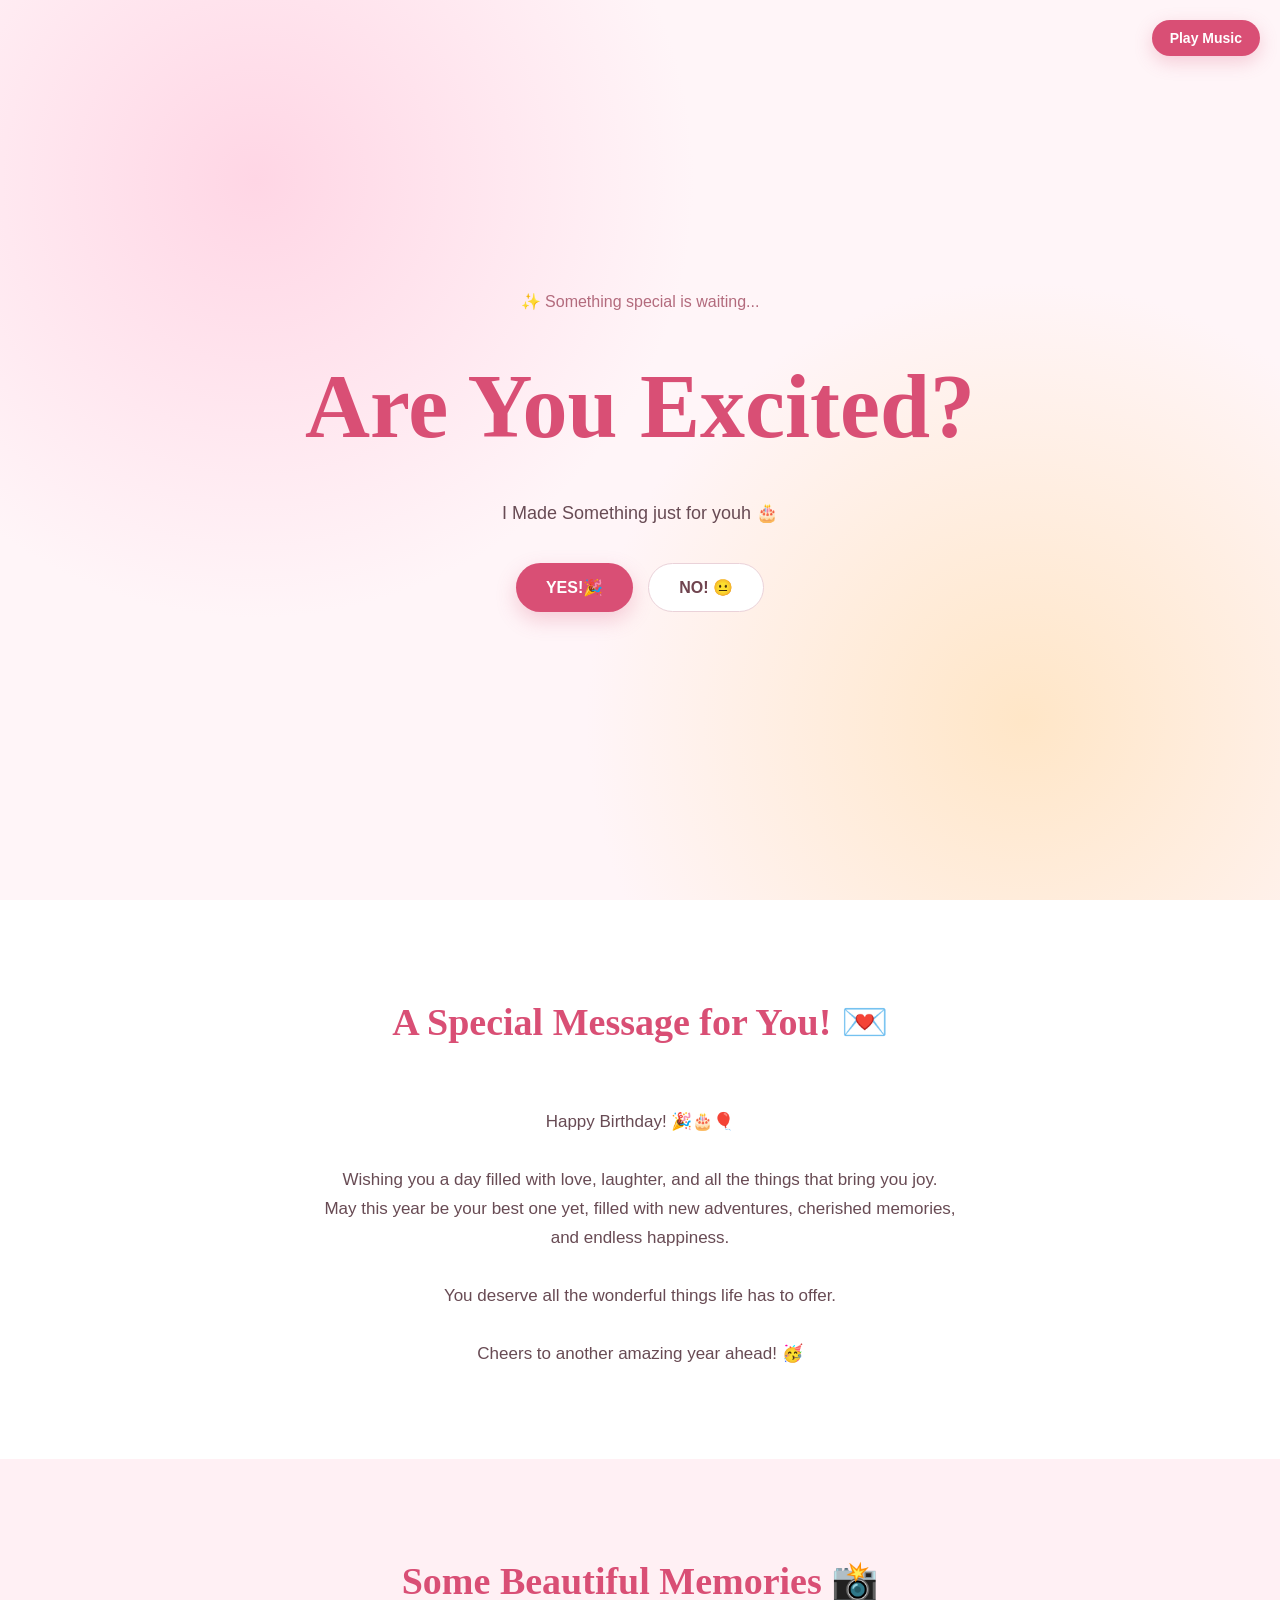
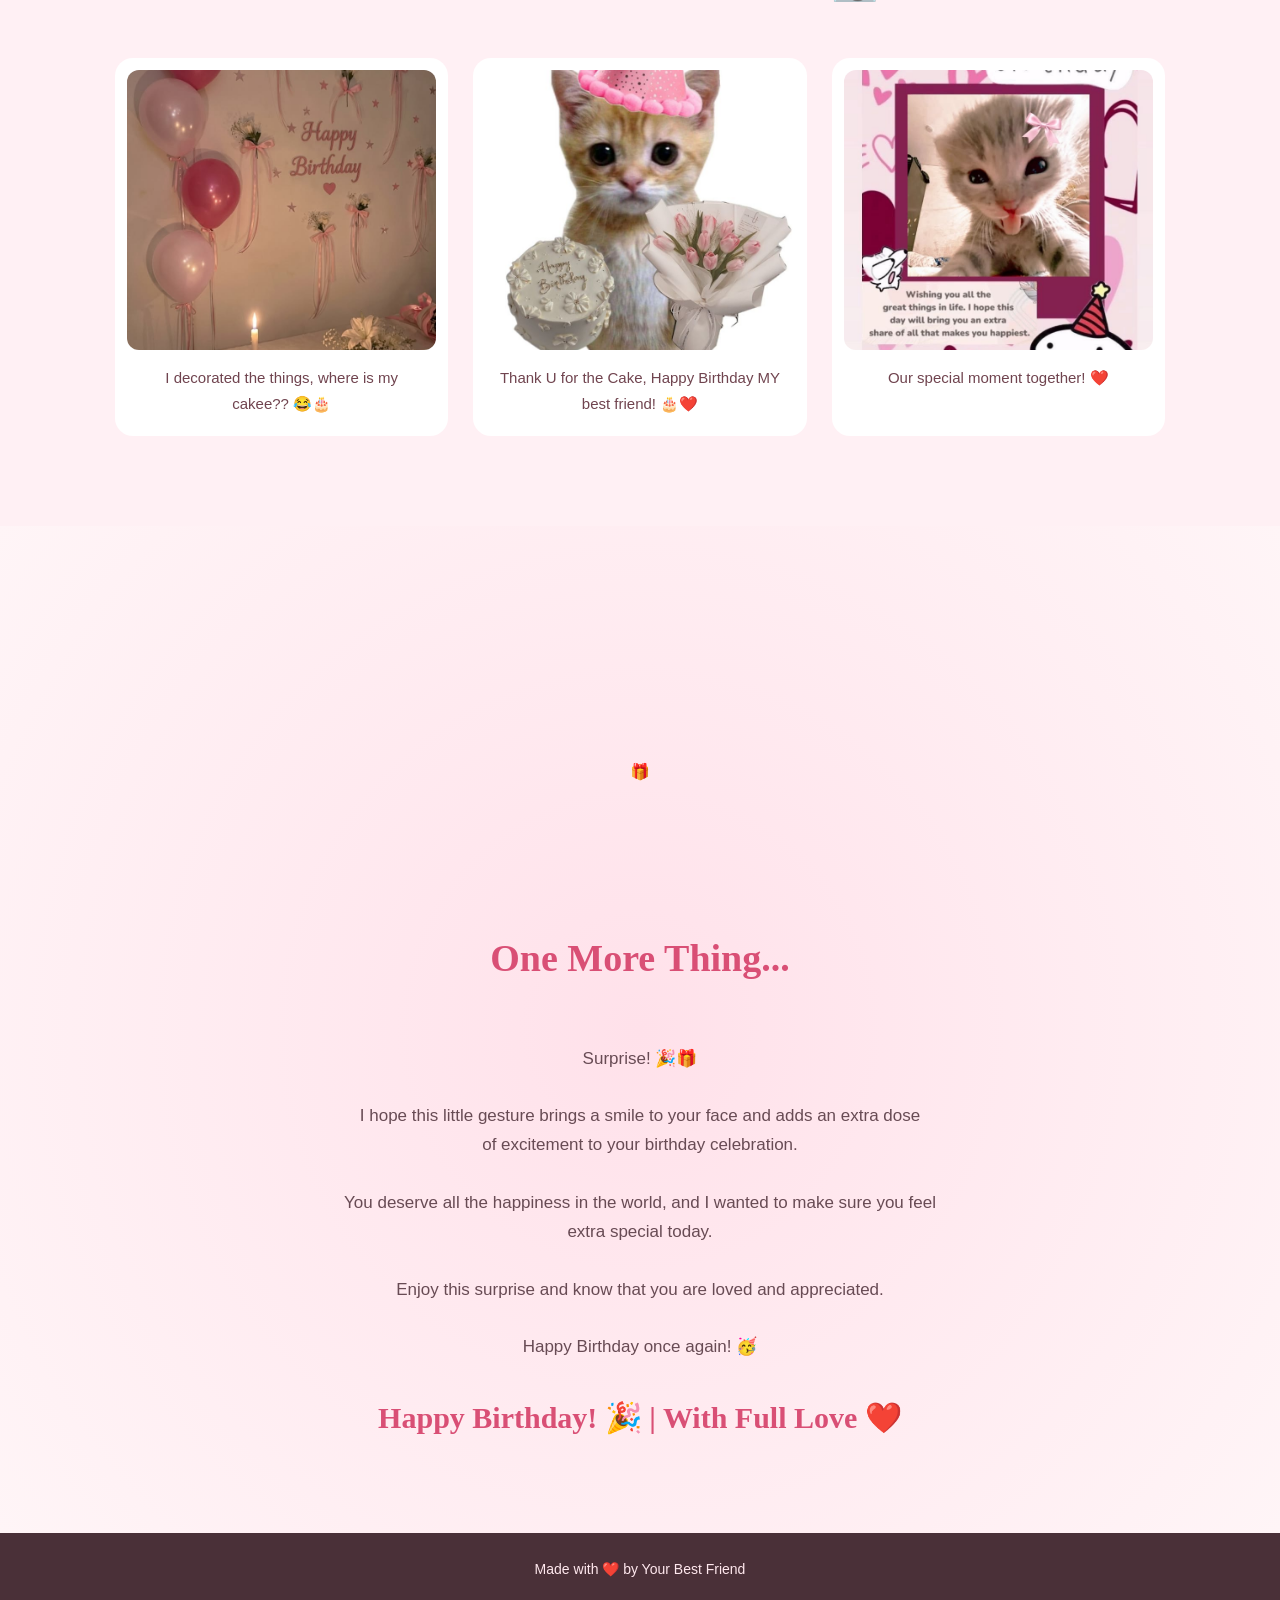
==== index.html @ 424a9638 "Testing Code to check working" ====
<!DOCTYPE html>
<html lang="en">
<head>
    <meta charset="UTF-8">
    <meta name="viewport" content="width=device-width, initial-scale=1.0">
    <title>Birthday Website 🎂</title>
    <link rel="stylesheet" href="styles.css">
</head>
<body>
    <button id="musicButton"> Play Music</button>

    <div class="intro-screen" id="introScreen">
        <div class="intro-content">
            <p class="intro-small"> ✨ Something special is waiting...</p>
            <h1> Are You Excited?</h1>
            <p class="intro-question">
                I Made Something just for youh 🎂
            </p>
        <div class="intro-buttons">
            <button id="yesButton">
                YES!🎉
            </button>
            <button id="noButton">
                NO! 😐
            </button>

               </div>
           </div>
        </div>
        <section class="game-screen" id="gameScreen">
            <div class="game-content">
                <div class="puzzle" id="puzzle"></div>

<button id="skipPuzzleButton">
    Skip Puzzle → 🎁
</button>
                
                <p class="game-small">Before Entering...</p>
                <h1>You have to pass the way.</h1>

            <p class="game-instruction">
                Complete this little puzzle
            </p>
            <div class="puzzle" id="puzzle">
            </div>
            </div>
        </section>
    <main class="birthday-page">
        <div class="site-profile">
            <img src="Imgs/profile.jpg"  alt="Profile">
        </div>
        <section class="hero">

    <p class="intro">
        <strong>MY BEST FRIEND ❤️</strong><br><br>

        Today, I want to take a moment to celebrate you and the incredible person you are.
        Your kindness, generosity, and unwavering support have made a lasting impact on my life.
        You have a heart of gold, and your presence brings joy to everyone around you.

        On this special day, I wish you nothing but happiness, love, and success in all that you do.
        May this year be filled with exciting adventures, cherished moments, and endless opportunities.

        Happy Birthday! 🎉
    </p>

    <button id="surprise-button">
        Click for a Surprise! 🎁
    </button>

</section>


<section class="message">

    <h2>A Special Message for You! 💌</h2>

    <p class="message-text">
        Happy Birthday! 🎉🎂🎈

        Wishing you a day filled with love, laughter, and all the things that bring you joy.
        May this year be your best one yet, filled with new adventures, cherished memories,
        and endless happiness.

        You deserve all the wonderful things life has to offer.

        Cheers to another amazing year ahead! 🥳
    </p>

</section>


<section class="memories">

    <h2>Some Beautiful Memories 📸</h2>

    <div class="memories-gallery">

        <div class="memory">
            <img src="Imgs/decoration.jpg" alt="Memory 1">
            <p class="memory-caption">
                I decorated the things, where is my cakee?? 😂🎂
            </p>
        </div>

        <div class="memory">
            <img src="Imgs/birthday.cat.jpg" alt="Memory 2">
            <p class="memory-caption">
                Thank U for the Cake, Happy Birthday MY best friend! 🎂❤️
            </p>
        </div>

        <div class="memory">
            <img src="Imgs/Happybirthday.jpg" alt="Memory 3">
            <p class="memory-caption">
                Our special moment together! ❤️
            </p>
        </div>

    </div>

</section>


<section class="surprise" id="surprise">

    <div class="game-gift">🎁</div>


    <h2>One More Thing...</h2>

    <p class="surprise-text">
        Surprise! 🎉🎁

        I hope this little gesture brings a smile to your face and adds an extra dose
        of excitement to your birthday celebration.

        You deserve all the happiness in the world, and I wanted to make sure you feel
        extra special today.

        Enjoy this surprise and know that you are loved and appreciated.

        Happy Birthday once again! 🥳
    </p>

    <h3>Happy Birthday! 🎉 | With Full Love ❤️</h3>

</section>


<footer class="footer">

    <p class="footer-text">
        Made with ❤️ by Your Best Friend
    </p>

</footer>


<script src="script.js"></script>

</body>
</html>
---- styles.css ----
* {
    margin: 0;
    padding: 0;
    box-sizing: border-box;
}

html {
    scroll-behavior: smooth;
}
body {
    font-family: "Poppins", Arial, sans-serif;
    background-color: rgba(77, 34, 157, 0.6);
    color: #4a3038;
    line-height: 1.7;
}
body.intro-active {
    overflow: hidden;
}
#musicButton {
    position: fixed;

    top: 20px;
    right: 20px;

    z-index: 20000;
    border: none;
    padding: 10px 18px;

    border-radius: 25px;
    background: #d94f75;
    color: white;

    font-size: 14px;
    font-weight: 600;

    cursor: pointer;

    box-shadow: 0 6px 18px rgba(217, 79, 117, 0.25);
    transition: 
    transform 0.2s ease,
    background 0.2s ease;
}
#musicButton:hover {
    transform: translateY(-2px);
    background: #c83f65;
}
#musicButton:active {
    transform: scale(0.95);
}
.intro-screen {
    position: fixed;
    inset: 0;
    z-index: 10000;
    overflow: hidden;

    display: flex;
    justify-content: center;
    align-items: center;
    
    text-align: center;

    background:
        radial-gradient(circle at 20% 20%, #ffd6e5, transparent 35%),
        radial-gradient(circle at 80% 80%, #ffe6c7, transparent 35%),
    #fff5f8;

    transition: opacity 0.8s ease,
                visibility 0.8s ease;
}
.intro-content{
    width: min(90%, 700px);

    animation: introAppear 1.2s ease ;
}
.intro-small {
    color: #b36b7d;
    font-size: 16px;
    margin-bottom: 15px;
}
.intro-content h1 {
    font-family: Georgia, Serif;
    font-size: clamp(50px, 9vw, 90px);
    color: #d94f75;
    margin-bottom: 15px;
}
.intro-question {
    font-size: 18px;
    color: #684b54;
    margin-bottom: 35px;
}
.intro-buttons {
    display: flex;
    justify-content: center;
    gap: 15px;
}
.intro-buttons button {
    border: none;
    padding: 14px 30px;

    border-radius: 30px;

    font-size: 16px;
    font-weight: 600;

    cursor: pointer;

    transition: transform 0.25s ease,
                box-shadow 0.25s ease;
}
#yesButton {
    background: #d94f75;
    color: white;
    box-shadow: 0 8px 20px rgba(217, 79, 117, 0.25);
}
#noButton {
    max-width: calc(100vw - 40px);
    box-sizing: border-box;
    white-space: normal;
    background: white;
    color: #70444f;
    border: 1px  solid #ead2d9;
    transition:
        left 0.25s ease,
        top 0.25s ease,
        transform 0.2s ease;
}
#noButton.angry {
    animation: angryShake 0.35s ease;
}
@keyframes angryShake {
    0% {
        transform: rotate(0deg);
    }
    25% {
        transform: rotate(-8deg);
    }
    50% {
        transform: rotate(8deg);
    }
    75% {
        transform: rotate(-6deg);
    }
    100% {
        transform: rotate(0deg);
    }
}
.intro-buttons button:hover {
    transform: translateY(-4px);
}
.intro-hidden {
    opacity: 0;
    visibility: hidden;
    pointer-events: none;
}

@keyframes introAppear {
    from {
        opacity: 0;
    }
    to {
        opacity: 1;
    }
}
.site-profile {
    position: fixed;
    top: 20px;
    left: 20px;

    width: 80px;
    height: 80px;

    padding: 3px;

    border-radius: 50%;
    background: white;

    box-shadow: 0 6px 20px rgba(0,0,0, 0.15);
    
    z-index: 9000;
    
    animation: profileFloat 3s ease-in-out infinite;
}
.site-profile img {
    width: 100%;
    height: 100%;

    display: block;

    object-fit: cover;
    border-radius: 50%;
}
@keyframes profileFloat {
    0%, 100% {
        transform: translateY(0);
    }
    50% {
        transform: translateY(-4px);
    }
}
/* Puzzle Game */
.game-screen {
    position: fixed;
    inset: 0;

    width: 100%;
    height: 100vh;

    z-index: 9000;

    display: none;

    overflow-y: auto;
overflow-x: hidden;
}
.game-screen.show-game {
    display: flex;
}
.game-screen {
    min-height: 100vh;
    width: 100%;
    display: none;
    justify-content: center;
    align-items: center;
    padding: 60px 20px;
    text-align: center;

    background: 
    radial-gradient(circle at 15% 20%, #ffdce8, transparent 35%),
    radial-gradient(circle at 85% 80%, #ffe8cf, transparent 35%),
    #fff7fa;
}
.game-screen.show-game {
    display: flex;
}
.game-content {
    width: min(92%, 700px);
    margin: auto;

}
.game-content h1 {
    font-family: Georgia, serif;
    color: #d94f75;
    font-size: clamp(38px, 7vw, 65px);
    line-height: 1.1;
    margin-bottom: 15px;
}
.game-instruction {
    color: #684b54;
    font-size: 16px;
    margin-bottom: 30px;
}
/* puzzle Grid */
.puzzle {
    width: min(100%, 560px);
    margin: 30px auto;

    display: grid;
    grid-template-columns: repeat(4, 1fr);
    gap: 14px;

    perspective: 1000px;
}
/* puzzle Card */
.puzzle-card {
    position: relative;

    width: 100%;
    aspect-ratio: 1/1;

    padding: 0;
    border: none;
    border-radius: 16px;

    background: #d94f75;

    cursor: pointer;
     overflow: hidden;
     transform-style: preserve-3d;
     transition: 
     transform 0.5s ease,
     box-shadow 0.3s ease;
}
.puzzle-card:hover {
    transform: translateY(-4px);
    box-shadow: 0.3s ease;
}
/* Question Mark?*/
.card-front {
    position: absolute;

    inset: 0;

    display: flex;
    justify-content: center;
    align-items: center;

    color: white;

    font-size: 35px;
    font-weight: 600;

    backface-visibility: hidden;
    z-index: 2;
}
/* Image */
.card-image {
    
    position: absolute;

    inset: 0;

    width: 100%;
    height: 100%;

    object-fit: cover;

    border-radius: 16px;
    opacity: 0;

    transform: none;
    transition: 
         opacity 0.25 ease,
         transform 0.5s ease;
}
/* Flipped card */
.puzzle-card.flipped {
    transform: rotateY(180deg);
}
.puzzle-card.flipped .card-front {
     opacity: 0;
}
.puzzle-card.flipped .card-image {
    opacity: 1;
}
/* Matched card Stay Flipped */
.puzzle-card.matched {
    cursor: default;

    box-shadow:
        0 0 0 3px #d94f75,
        0 10px 25px rgba(217, 79, 117, 0.2);
}

.puzzle-card.matched .card-front {
    opacity: 0;
}

.puzzle-card.matched .card-image {
    opacity: 1;
}
/* Matched Card */
   .puzzle-card.matched {
    cursor: default;
    
    box-shadow: 
             0 0 0 3px #d94f75,
             0 10px 25px rgba(217, 79, 117, 0.2);
   }
   .puzzle-card.matched .card-image {
     opacity: 1;
   }

   /* Congratulations */
   .puzzle-complete {
    margin-top: 30px;

    padding: 25px;

    background: 
            rgba(255,255,255,0.8);
    border-radius: 24px;
    box-shadow: 0 15px 40px rgba(100,50,65,0.12);
    
    animation: puzzleComplete 0.7s ease;

   }
   .puzzle-complete h2 {
    font-family: Georgia, serif;
    color: #d94f75;
    font-size: 36px;
    margin-bottom: 10px;
   }
   .puzzle-complete p {
    color: #684b54;
   }
   /* puzzle Gift */
   .game-gift {
    width: 260px;
    height: 260px;

    margin: 25px auto;

    display: flex;
    justify-content: center;
    align-items: center;
    cursor: pointer;
    position: relative;
    transition: transform 0.3s ease;
   }
   .game-gift.revealed {
    width: 100%;
    height: auto;
    min-height: 0;

    margin: 25px auto;

    display: flex;
    justify-content: center;
    align-items: center;

    cursor: default;
   }
   .game-gift:hover {
    transform: scale(1.05);
   }
   .game-gift> img {
    width: 100%;
    height: 100%;

    object-fit: contain;

    display: block;
   }
   #skipPuzzleButton {
    margin-top: 25px;

    padding: 12px 22px;

    border: none;
    border-radius: 25px;

    background: white;
    color: #d94f75;

    font-size: 15px;
    font-weight: 600;

    cursor: pointer;

    box-shadow: 0 5px 15px rgba(100, 50, 65, 0.12);

    transition: 0.25s ease;
}

#skipPuzzleButton:hover {
    transform: translateY(-3px);
    box-shadow: 0 8px 20px rgba(100, 50, 65, 0.18);
}
   /* gift Reveal */
   .gift-reveal {
    width: 100%;
    max-width: 500px;

    margin: 0 auto;

    display: flex;
    flex-direction: column;
    align-items: center;
    justify-content: center;

    text-align: center;

    animation: revealAppear 0.8s ease;
}

.gift-reveal h2 {
    width: 100%;

    margin: 0 0 20px;

    font-family: Georgia, serif;
    font-size: 32px;
    line-height: 1.2;

    color: #d94f75;
}

.gift-reveal img {
    width: 240px;
    height: 240px;

    object-fit: cover;

    display: block;

    margin: 0 auto;

    border-radius: 20px;

    box-shadow: 0 10px 25px rgba(100, 50, 65, 0.15);
}

.gift-reveal p {
    margin: 18px 0 0;

    font-size: 19px;
    line-height: 1.4;

    color: #684b54;
}
   /* Animations */
   @keyframes puzzelComplete {
    from {
        opacity: 0;
        transform: scale(0.8) translateY(20px);
    }
    to {
        opacity: 1;
        transform: scale(1) translateY(0);
    }
   }
   @keyframes giftFloat {
    0%,
    100% {
        transform: translateY(0);
    }
    50% {
        transform: translateY(-10px);
    }
   }

.hero {

    min-height: 100vh;
    padding: 80px 20px;
    display: flex;
    flex-direction: column;
    justify-content: center;
    align-items: center;
    text-align: center;

    background: 
    radial-gradient(circle at top left, #ffd6e3, transparent 35%),
    radial-gradient(circle at bottom right, #ffe9c7, transparent 35%),
    #fff5f7;

    position: relative;
    overflow: hidden;
}

.hero::before {
    content: "🎈";
    position: absolute;
    top: 70px;
    left: 10%;
    font-size: 55px;
    animation: float 4s ease-in-out infinite;
}

.hero::after {
    content: "🎈";
    position: absolute;
    top: 120px;
    left: 10%;
    font-size: 45px;
    animation: float 5s ease-in-out infinite;
}
.small-text {
    font-size: 16px;
    color: #a86b7b;
    margin-bottom: 15px;
}
.hero h1 {
    font-family: Georgia, serif;
    font-size: clamp(48px, 5vw, 90px);
    color: #70444f;
    line-height: 1.1;
    margin-bottom: 15px;
}
.hero h2 {
    font-size: 28px;
    color: #70444f;
    margin-bottom: 20px;
}
.intro {
    max-width: 720px;
    font-size: 17px
}
.intro strong {
    color: #d94f75;
    font-size: 22px;
}


#surprise-button {
    border: none;
    background-color: #d94f75;
    color: #fff;

    padding: 15px 28px;
    border-radius: 30px;
    
    font-size: 16px;
    font-weight: 600;

    cursor: pointer;

    box-shadow: 0 8px 20px rgba(217, 79, 117, 0.25);

    transition: all 0.3s ease;
}

#surprise-button:hover {
    background-color: #c83f65;
    box-shadow: 0 12px 25px rgba(217, 79, 117, 0.35);
    transform: translateY(-4px);
}

#surprise-button:active {
     transform: scale(0.95);

}


.message {
    padding: 90px 20px;
    text-align: center;
    background: white;
}

.message h2,
.memories h2,
.surprise h2 {
    font-family: Georgia, serif;
    font-size: 38px;
    color: #d94f75;
    margin-bottom: 25px;

}
.message-text {
    max-width: 750px;
    margin: auto;
    font-size: 17px;
    color: #684b54;
    white-space: pre-line;
}




.memories {
    padding: 90px 20px;
    text-align: center;
    background: #fff0f4;

}

.memories-gallery {
    max-width: 1050px;
    margin: 45px auto 0;

    display: grid;
    grid-template-columns: repeat(3, 1fr);
    gap: 25px;
}

.memory {
    background: white;
    padding: 12px;
    border-radius: 18px;

    box-sizing: 0 8px 25px rgba (100, 50, 65, 0.10);

    transition: 0.3s ease;

}

.memory:hover {
    transform: translateY(-8px) rotate(-1deg);
}

.memory img {
    width: 100%;
    height: 280px;

    object-fit: cover;

    border-radius: 12px;

    display: block;
}

.memory-caption {
    padding: 15px 8px 8px;
    font-size: 15px;
    color:#70444f;
}




.surprise {
    min-height: 80vh;
    padding: 90px 20px;

    display: flex;
    flex-direction: column;
    justify-content: center;
    align-items: center;

    text-align: center;

    background: 
    radial-gradient(circle at center, #ffe1ea, #fff5f7);
}

.gift {
    font-size: 90px;
    margin-bottom: 20px;

    animation: giftBounce 2s ease-in-out infinite;
}

.surprise-text {
    max-width: 750px;
    font-size: 17px;
    color: #684b54;

    white-space: pre-line;

    margin-bottom: 30px;
}

.surprise h3 {
    font-family: georgia, serif;
    font-size: 30px;
    color: #d94f75;
}



.footer {
    padding: 25px 20px;
    text-align: center;
    background: #4a3038;
    color: #ffe8ee;
}
.footer-text {
    font-size: 14px;
}



@keyframes float {
    0% {
        transform: translateY(0);
    }

    50% {
        transform: translateY(-20px);
    }
    
    100% {
        transform: translateY(0);
    }
}

@keyframes giftBounce {
    0% {
        transform: translateY(0) rotate(0deg);
    }

    50% {
        transform: translateY(-12px) rotate(3deg);
    }

    100% {
        transform: translateY(0) rotate(0deg);
    }
}


/* ================================
   PHONE
================================ */

@media (max-width: 550px) {
    
.site-profile {
    width: 52px;
    height: 52px;
    top: 15px; 
    left: 15px;
}
.game-screen {
    padding: 45px 15px;
}
.game-content {
    width: 94%;
}
.game-content h1 {
    font-size: 40px;
}
.game-instruction {
    font-size: 14px;
    margin-bottom: 20px;
}
.puzzle {
    grid-template-columns: repeat(3, 1fr);
    gap: 10px;
    margin-top: 25px;
}
.puzzle-card {
    border-radius: 12px;
}
.card-image {
    border-radius: 12px;
}
.card-front {
    font-size: 27px;
}
.puzzle-complete {
    padding: 20px;
}
.puzzle-complete h2 {
    width: 210px;
    height: 210px;

    margin: 20px auto;

}
.gift-reveal h2 {
    font-size: 24px;
}
.game-reveal img {
    width: 180px;
    height: 180px;
} 
.game-gift {
    font-size: 65px;
}


    .hero {
        min-height: 100vh;
        padding: 60px 18px;
    }

    .hero h1 {
        font-size: 48px;
    }

    .hero h2 {
        font-size: 23px;
    }
    .intro-screen {
        width: 100vh;
        max-width: 100vh;
        overflow: hidden;
    }
    .intro-content {
        width: 90%;
        max-width: 90vh;
    }
    .intro-content h1 {
        font-size: 48px;
    }
    .intro-question {
        font-size: 16px;
    }
    .intro-buttons{
        gap: 10px;
    }
    .intro-buttons button {
        padding: 12px 24px;
        font-size: 14px;
    }

    .intro {
        font-size: 15px;
    }

    .message,
    .memories,
    .surprise {
        padding: 65px 18px;
    }

    .message h2,
    .memories h2,
    .surprise h2 {
        font-size: 31px;
    }

    .memories-gallery {
        grid-template-columns: 1fr;
        gap: 20px;
    }

    .memory img {
        height: 300px;
    }

    .gift {
        font-size: 75px;
    }

    .surprise h3 {
        font-size: 25px;
    }
}
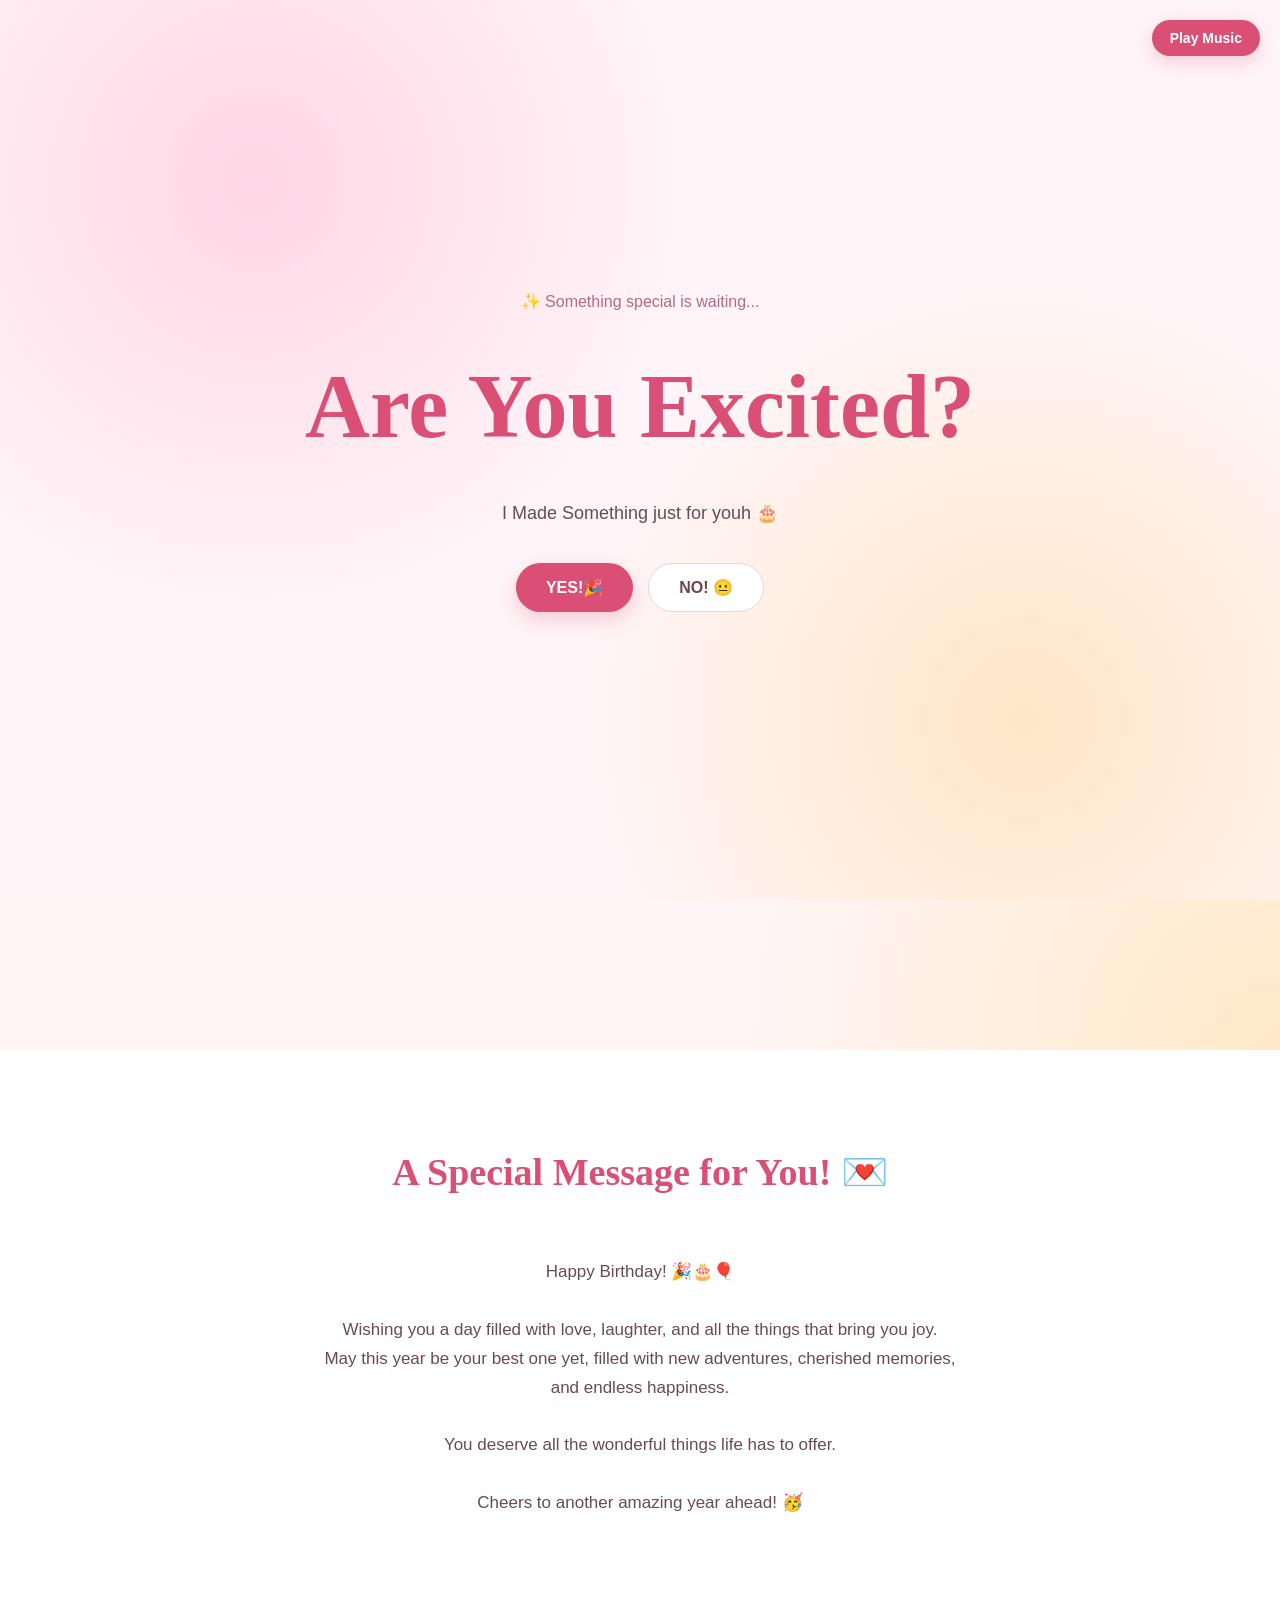
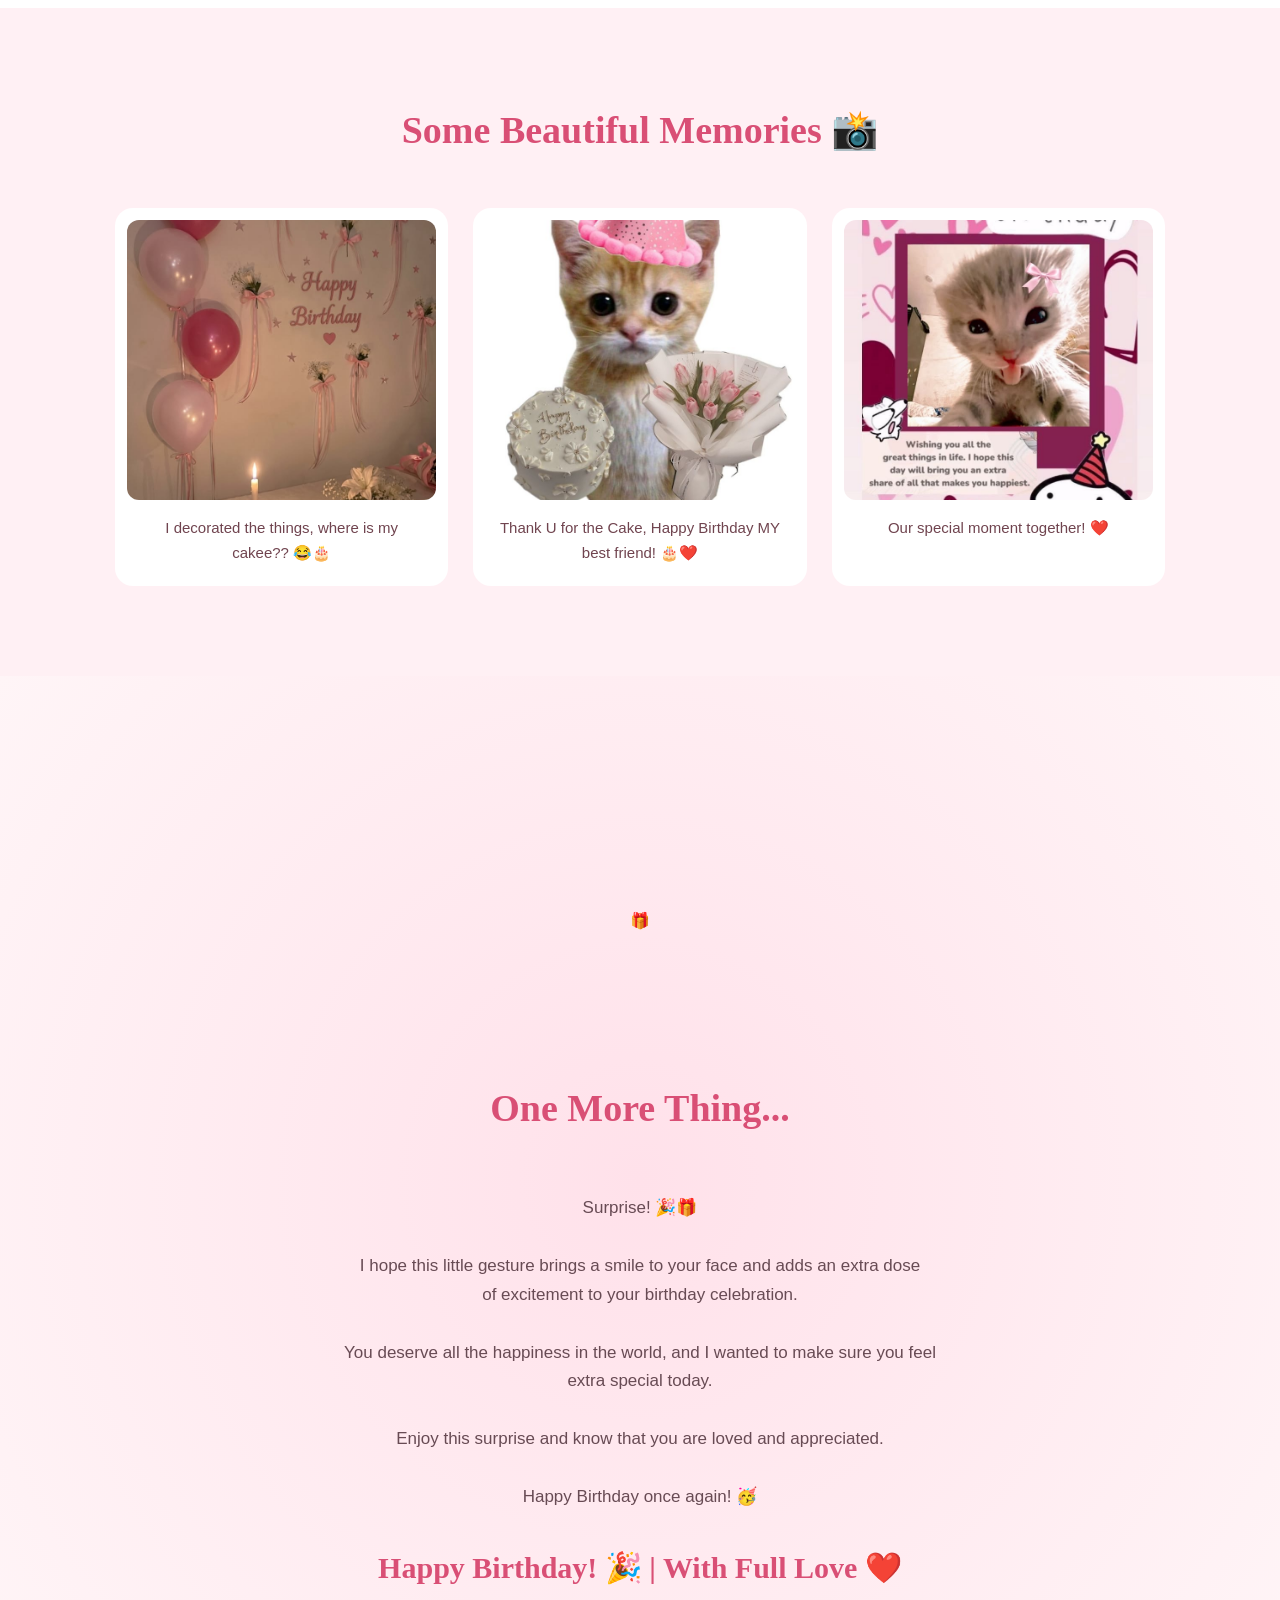
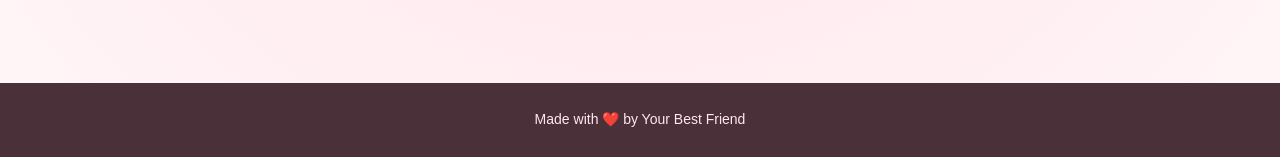
==== commit 7212cc83: "intractive birthday surprise cake and some text chnagings Added the interactive cake surprise page w" ====
--- a/index.html
+++ b/index.html
@@ -45,7 +45,47 @@
             </div>
             </div>
         </section>
+
     <main class="birthday-page">
+        <section class="cake-page" id="cakePage">
+            <button class="cake-close" id="cakeClose">
+                ✕
+        </button>
+        <div class="cake-page-content">
+            <p class="cake-small">
+                Something Special for Someone Special...
+            </p>
+            <h1> 
+                Your Birthday Cake 🎂
+            </h1>
+            <p class="cake-instruction">
+                Click The Cake! 👀
+            </p>
+            <div class="cake-area" id="cakeArea">
+             <div class="cake">
+                <div class="cake-top">
+                    <div class="candle"></div>
+                    <div class="flame"></div>
+                </div>
+                <div class="cake-cream"></div>
+                <div class="cake-body">
+                    <div class="cake-drip drip-one"></div>
+                    <div class="cake-drip drip-two"></div>
+                    <div class="cake-drip drip-three"></div>
+                </div>
+                <div class="cake-bottom"></div>
+                <!--Cake Slice-->
+                <div class="cake-slice" id="cakeSlice">
+                    <div class="slice-top"></div>
+                    <div class="slice-body"></div>
+                </div>
+             </div>
+            </div>
+            <p class="cake-message" id="cakeMessage">
+                Click one piece 😈
+            </p>
+        </div>
+        </section>
         <div class="site-profile">
             <img src="Imgs/profile.jpg"  alt="Profile">
         </div>
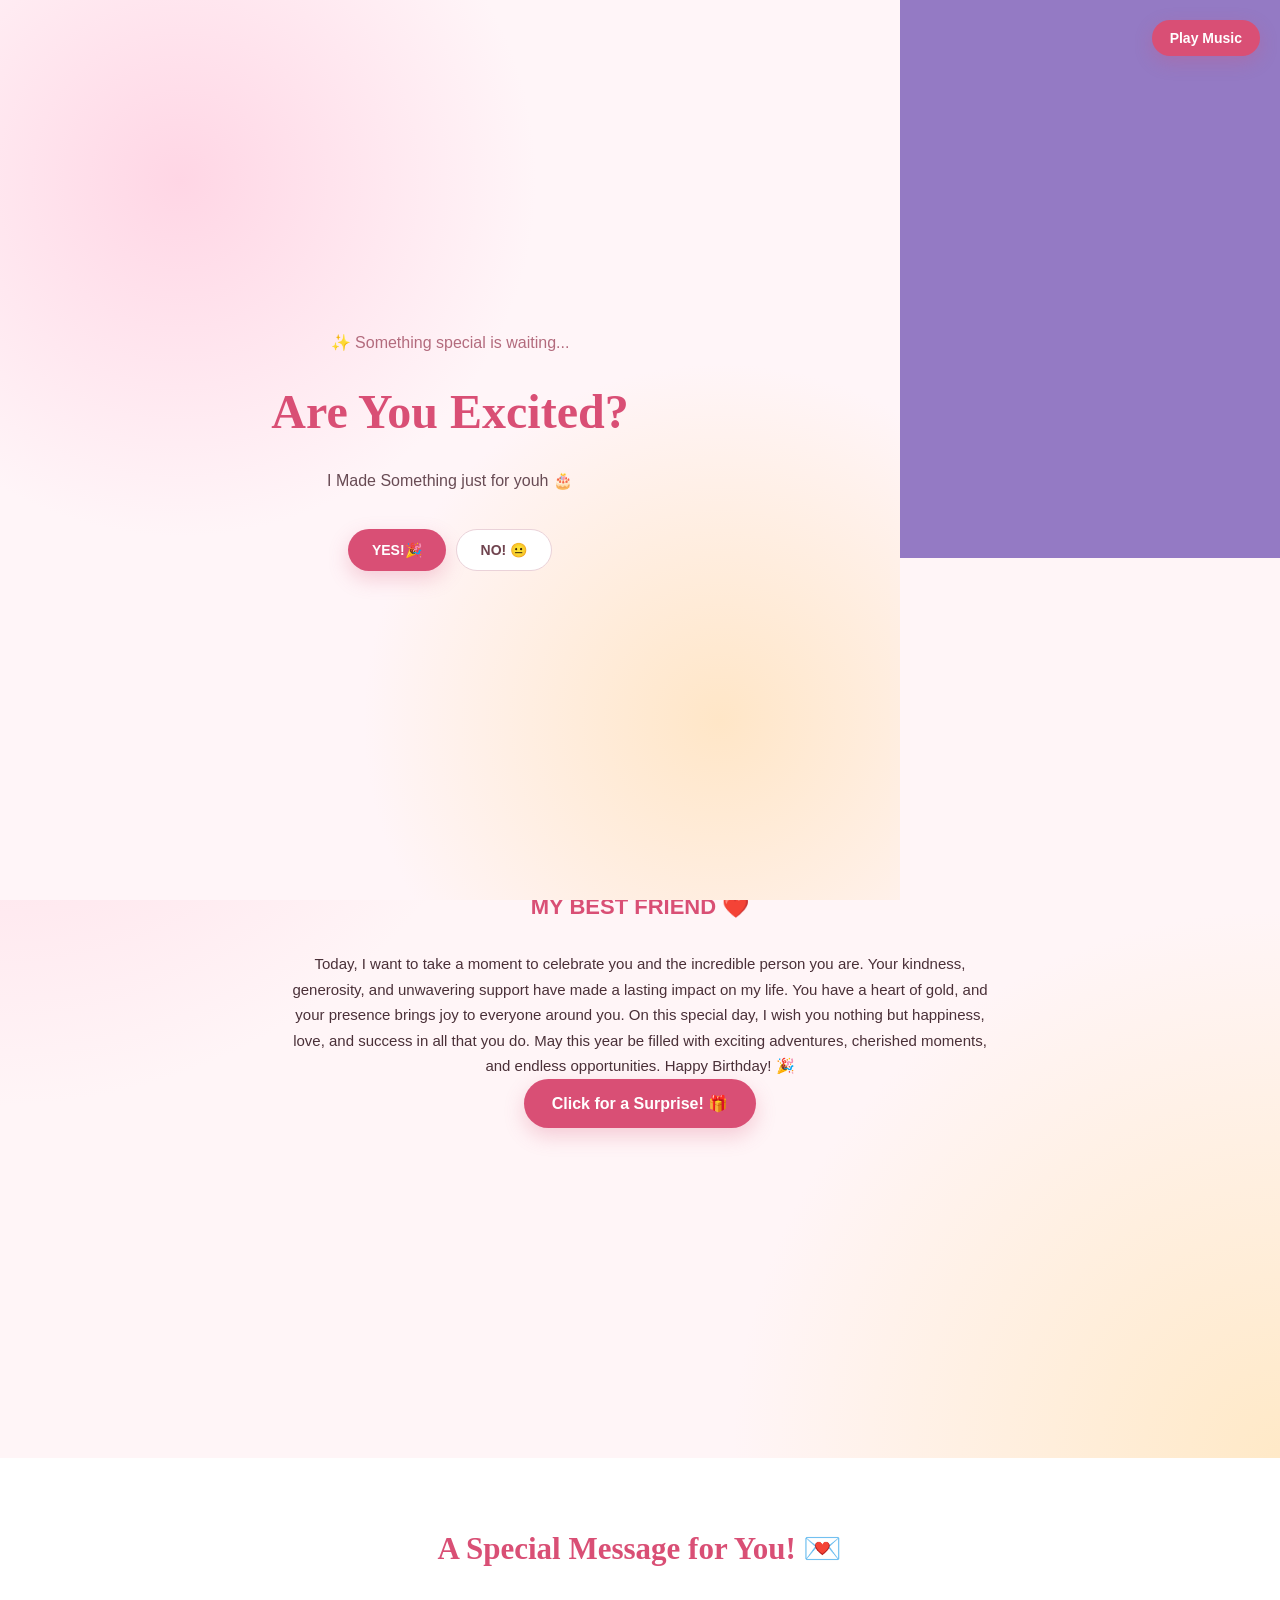
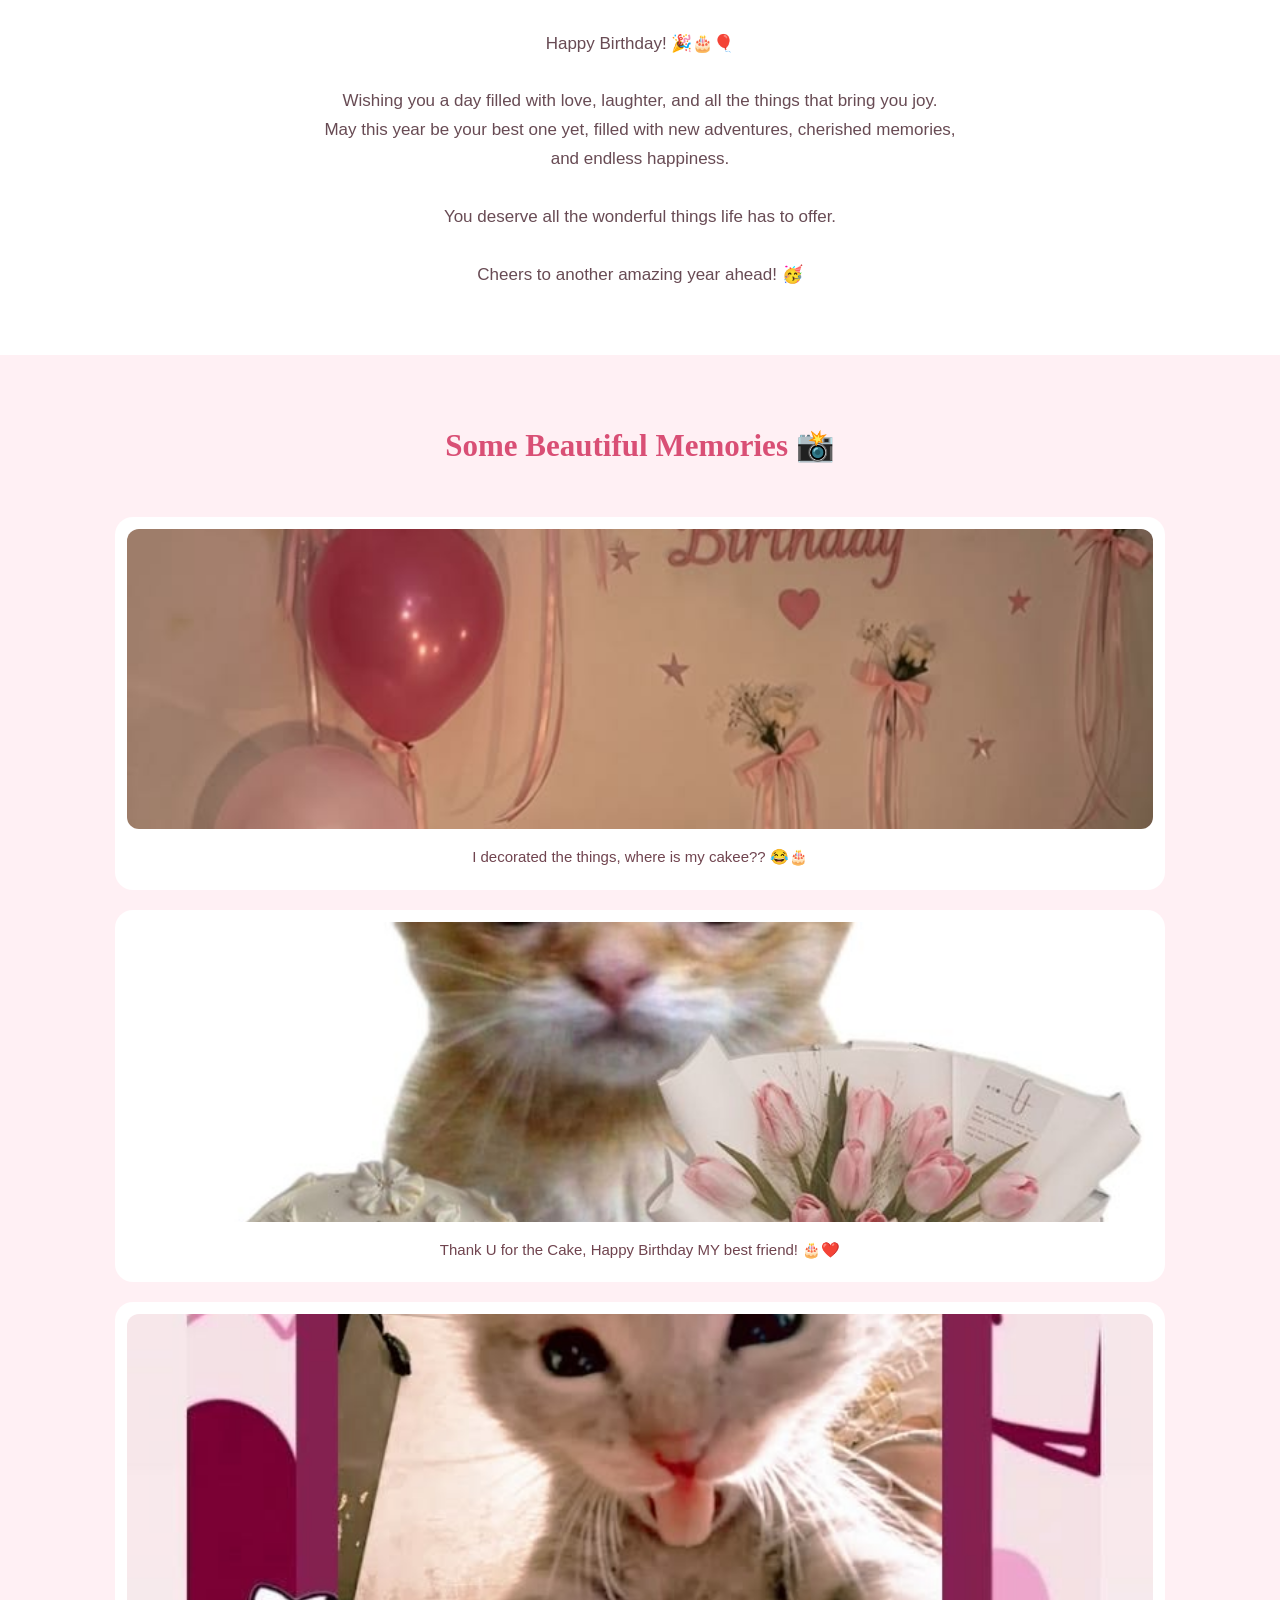
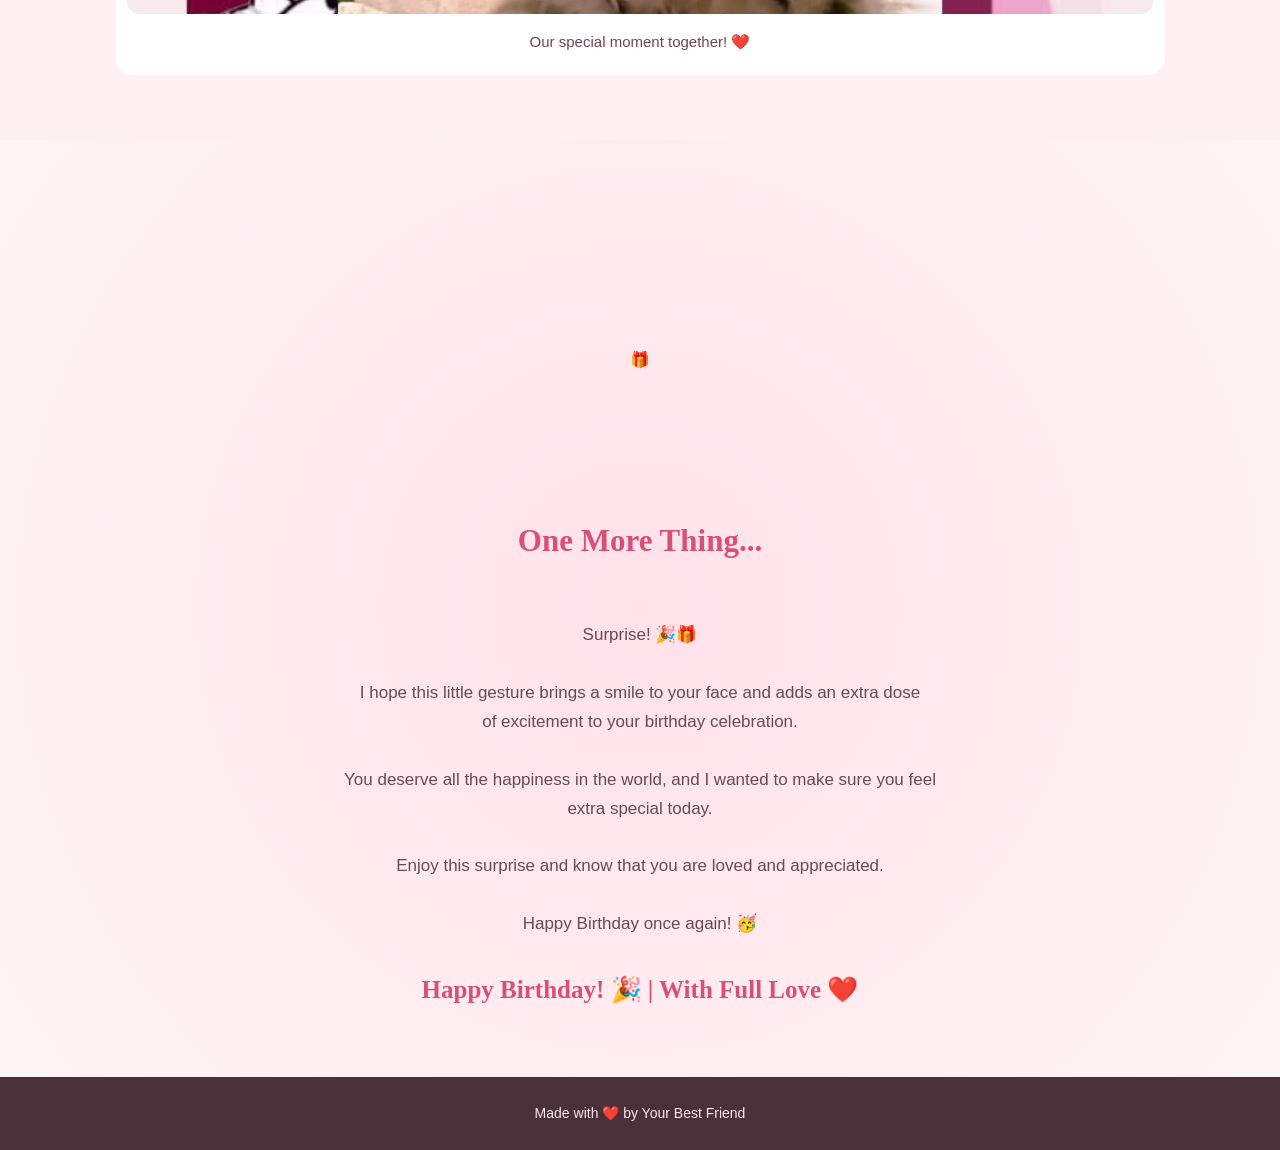
==== commit bd2bd05f: "Redesign cake to multi-piece interactive system Replace single-slice cake animation with interactive" ====
--- a/index.html
+++ b/index.html
@@ -29,7 +29,6 @@
         </div>
         <section class="game-screen" id="gameScreen">
             <div class="game-content">
-                <div class="puzzle" id="puzzle"></div>
 
 <button id="skipPuzzleButton">
     Skip Puzzle → 🎁
@@ -62,28 +61,66 @@
                 Click The Cake! 👀
             </p>
             <div class="cake-area" id="cakeArea">
-             <div class="cake">
-                <div class="cake-top">
-                    <div class="candle"></div>
-                    <div class="flame"></div>
-                </div>
-                <div class="cake-cream"></div>
-                <div class="cake-body">
-                    <div class="cake-drip drip-one"></div>
-                    <div class="cake-drip drip-two"></div>
-                    <div class="cake-drip drip-three"></div>
-                </div>
-                <div class="cake-bottom"></div>
-                <!--Cake Slice-->
-                <div class="cake-slice" id="cakeSlice">
-                    <div class="slice-top"></div>
-                    <div class="slice-body"></div>
-                </div>
-             </div>
-            </div>
-            <p class="cake-message" id="cakeMessage">
-                Click one piece 😈
-            </p>
+
+    <div class="cake">
+
+        <!-- TOP -->
+        <div class="cake-top">
+
+            <div class="cream cream-1"></div>
+            <div class="cream cream-2"></div>
+            <div class="cream cream-3"></div>
+
+        </div>
+
+        <!-- CAKE BODY -->
+        <div class="cake-body">
+
+            <div class="cake-layer cake-layer-1"></div>
+            <div class="cake-layer cake-layer-2"></div>
+
+            <!-- Individual pieces -->
+            <button class="cake-piece piece-1" data-piece="1">
+                <span></span>
+            </button>
+
+            <button class="cake-piece piece-2" data-piece="2">
+                <span></span>
+            </button>
+
+            <button class="cake-piece piece-3" data-piece="3">
+                <span></span>
+            </button>
+
+            <button class="cake-piece piece-4" data-piece="4">
+                <span></span>
+            </button>
+
+            <button class="cake-piece piece-5" data-piece="5">
+                <span></span>
+            </button>
+
+            <button class="cake-piece piece-6" data-piece="6">
+                <span></span>
+            </button>
+
+        </div>
+
+        <!-- CAKE PLATE -->
+        <div class="cake-plate"></div>
+
+        <!-- CANDLE -->
+        <div class="cake-candle">
+            <div class="candle-flame"></div>
+        </div>
+
+    </div>
+
+</div>
+
+<p class="cake-message" id="cakeMessage">
+    Click any piece of cake 😈
+</p>
         </div>
         </section>
         <div class="site-profile">
--- a/styles.css
+++ b/styles.css
@@ -499,7 +499,7 @@
     color: #684b54;
 }
    /* Animations */
-   @keyframes puzzelComplete {
+   @keyframes puzzleComplete {
     from {
         opacity: 0;
         transform: scale(0.8) translateY(20px);
@@ -519,6 +519,8 @@
     }
    }
 
+ 
+    
 .hero {
 
     min-height: 100vh;
@@ -659,7 +661,7 @@
     padding: 12px;
     border-radius: 18px;
 
-    box-sizing: 0 8px 25px rgba (100, 50, 65, 0.10);
+    box-shadow: 0 8px 25px rgba (100, 50, 65, 0.10);
 
     transition: 0.3s ease;
 
@@ -769,6 +771,508 @@
     }
 }
 
+
+/* ========================================
+   REALISTIC MULTI-PIECE CAKE
+======================================== */
+
+.cake-area {
+    position: relative;
+
+    width: 500px;
+    height: 390px;
+
+    margin: 10px auto 0;
+
+    display: flex;
+    justify-content: center;
+    align-items: flex-end;
+
+    cursor: default;
+}
+
+
+/* ========================================
+   MAIN CAKE
+======================================== */
+
+.cake {
+    position: relative;
+
+    width: 380px;
+    height: 300px;
+
+    margin: auto;
+}
+
+
+/* ========================================
+   CAKE PLATE
+======================================== */
+
+.cake-plate {
+    position: absolute;
+
+    left: 50%;
+    bottom: 0;
+
+    width: 400px;
+    height: 45px;
+
+    transform: translateX(-50%);
+
+    border-radius: 50%;
+
+    background:
+        linear-gradient(
+            180deg,
+            #ffffff,
+            #e5e5e5
+        );
+
+    box-shadow:
+        0 12px 20px rgba(80, 50, 60, 0.18);
+
+    z-index: 1;
+}
+
+
+/* ========================================
+   CAKE BODY
+======================================== */
+
+.cake-body {
+    position: absolute;
+
+    left: 40px;
+    bottom: 40px;
+
+    width: 300px;
+    height: 180px;
+
+    border-radius:
+        20px
+        20px
+        30px
+        30px;
+
+    background:
+        linear-gradient(
+            90deg,
+            #c95773,
+            #ed9aae 35%,
+            #f3aabd 65%,
+            #c95773
+        );
+
+    border: 4px solid #b84766;
+
+    overflow: visible;
+
+    z-index: 4;
+}
+
+
+/* ========================================
+   CAKE LAYERS
+======================================== */
+
+.cake-layer {
+    position: absolute;
+
+    left: 0;
+
+    width: 100%;
+    height: 45px;
+
+    background:
+        linear-gradient(
+            180deg,
+            #fffafa,
+            #ffe3ea
+        );
+
+    border-top: 3px solid #ffffff;
+    border-bottom: 3px solid #e7a0b1;
+}
+
+.cake-layer-1 {
+    top: 48px;
+}
+
+.cake-layer-2 {
+    top: 112px;
+}
+
+
+/* ========================================
+   CAKE TOP
+======================================== */
+
+.cake-top {
+    position: absolute;
+
+    left: 35px;
+    bottom: 195px;
+
+    width: 310px;
+    height: 85px;
+
+    border-radius: 50%;
+
+    background:
+        radial-gradient(
+            ellipse at 45% 35%,
+            #ffffff,
+            #ffd8e3 55%,
+            #e99aad
+        );
+
+    border: 5px solid #b84766;
+
+    z-index: 8;
+
+    box-shadow:
+        inset 0 -12px 20px rgba(190, 80, 110, 0.18);
+}
+
+
+/* ========================================
+   CREAM DECORATION
+======================================== */
+
+.cream {
+    position: absolute;
+
+    width: 42px;
+    height: 42px;
+
+    border-radius: 50%;
+
+    background:
+        radial-gradient(
+            circle at 35% 30%,
+            #ffffff,
+            #ffe9ef
+        );
+
+    box-shadow:
+        0 4px 8px rgba(100, 50, 60, 0.12);
+}
+
+.cream-1 {
+    left: 50px;
+    top: 20px;
+}
+
+.cream-2 {
+    left: 135px;
+    top: 10px;
+}
+
+.cream-3 {
+    right: 45px;
+    top: 22px;
+}
+
+
+/* ========================================
+   CAKE PIECES
+======================================== */
+
+.cake-piece {
+    position: absolute;
+
+    width: 96px;
+    height: 160px;
+
+    padding: 0;
+
+    border: 0;
+
+    background:
+        linear-gradient(
+            90deg,
+            #c65372,
+            #e88da3,
+            #f1a8ba
+        );
+
+    border-right: 3px solid #b84766;
+
+    cursor: pointer;
+
+    transition:
+        transform 0.25s ease,
+        opacity 0.35s ease;
+
+    z-index: 15;
+}
+
+
+/* Cream on each piece */
+
+.cake-piece span {
+    position: absolute;
+
+    top: 0;
+    left: 0;
+
+    width: 100%;
+    height: 42px;
+
+    background:
+        linear-gradient(
+            180deg,
+            #ffffff,
+            #ffe1e9
+        );
+
+    border-radius:
+        0 0 18px 18px;
+}
+
+
+/* ========================================
+   PIECE POSITIONS
+======================================== */
+
+.piece-1 {
+    left: 0;
+    top: 10px;
+}
+
+.piece-2 {
+    left: 50px;
+    top: 10px;
+}
+
+.piece-3 {
+    left: 100px;
+    top: 10px;
+}
+
+.piece-4 {
+    left: 150px;
+    top: 10px;
+}
+
+.piece-5 {
+    left: 200px;
+    top: 10px;
+}
+
+.piece-6 {
+    left: 250px;
+    top: 10px;
+}
+
+
+/* ========================================
+   PIECE HOVER
+======================================== */
+
+.cake-piece:hover {
+    transform: translateY(-8px);
+
+    filter: brightness(1.06);
+}
+
+
+/* ========================================
+   EATEN PIECE
+======================================== */
+
+.cake-piece.eaten {
+    pointer-events: none;
+
+    animation:
+        cakePieceBreak
+        0.65s
+        ease-out
+        forwards;
+}
+
+
+@keyframes cakePieceBreak {
+
+    0% {
+        transform:
+            translate(0, 0)
+            rotate(0deg)
+            scale(1);
+
+        opacity: 1;
+    }
+
+    35% {
+        transform:
+            translate(10px, -20px)
+            rotate(8deg)
+            scale(1.05);
+
+        opacity: 1;
+    }
+
+    100% {
+        transform:
+            translate(100px, 150px)
+            rotate(35deg)
+            scale(0.6);
+
+        opacity: 0;
+    }
+}
+
+
+/* ========================================
+   CANDLE
+======================================== */
+
+.cake-candle {
+    position: absolute;
+
+    left: 50%;
+    bottom: 275px;
+
+    width: 22px;
+    height: 70px;
+
+    transform: translateX(-50%);
+
+    border-radius: 8px;
+
+    background:
+        repeating-linear-gradient(
+            45deg,
+            #d94f75 0 8px,
+            #ffffff 8px 16px
+        );
+
+    z-index: 12;
+}
+
+
+.candle-flame {
+    position: absolute;
+
+    left: 50%;
+    top: -35px;
+
+    width: 24px;
+    height: 34px;
+
+    transform:
+        translateX(-50%)
+        rotate(-45deg);
+
+    border-radius:
+        50%
+        50%
+        50%
+        0;
+
+    background:
+        linear-gradient(
+            135deg,
+            #fff176,
+            #ff9800
+        );
+
+    box-shadow:
+        0 0 18px #ffc107;
+
+    animation:
+        candleFlicker
+        0.6s
+        infinite
+        alternate;
+}
+
+
+@keyframes candleFlicker {
+
+    from {
+        transform:
+            translateX(-50%)
+            rotate(-45deg)
+            scale(1);
+    }
+
+    to {
+        transform:
+            translateX(-50%)
+            rotate(-45deg)
+            scale(1.15);
+    }
+}
+
+
+/* ========================================
+   BREAKING PARTICLES
+======================================== */
+
+.cake-particle {
+    position: fixed;
+
+    width: 9px;
+    height: 9px;
+
+    z-index: 30000;
+
+    pointer-events: none;
+
+    image-rendering: pixelated;
+
+    background: #9b5b35;
+
+    box-shadow:
+        inset 2px 2px 0 #c08055,
+        inset -2px -2px 0 #704025;
+
+    animation:
+        cakeParticleBreak
+        0.8s
+        cubic-bezier(.15, .8, .25, 1)
+        forwards;
+}
+
+
+@keyframes cakeParticleBreak {
+
+    0% {
+        transform:
+            translate(0, 0)
+            rotate(0deg)
+            scale(1);
+
+        opacity: 1;
+    }
+
+    100% {
+        transform:
+            translate(var(--x), var(--y))
+            rotate(var(--rotate))
+            scale(0.5);
+
+        opacity: 0;
+    }
+}
+
+
+/* ========================================
+   CAKE MESSAGE
+======================================== */
+
+.cake-message {
+    margin-top: 5px;
+
+    color: #684b54;
+
+    font-size: 18px;
+
+    font-weight: 600;
+}
 
 /* ================================
    PHONE
@@ -822,13 +1326,29 @@
 .gift-reveal h2 {
     font-size: 24px;
 }
-.game-reveal img {
+.gift-reveal img {
     width: 180px;
     height: 180px;
 } 
 .game-gift {
     font-size: 65px;
 }
+.cake-area {
+        transform: scale(0.78);
+
+        margin-top: -20px;
+        margin-bottom: -20px;
+    }
+
+    .cake-page h1 {
+        font-size: 38px;
+    }
+
+    .cake-close {
+        top: 15px;
+        right: 15px;
+    }
+}
 
 
     .hero {
@@ -898,4 +1418,3 @@
     .surprise h3 {
         font-size: 25px;
     }
-}
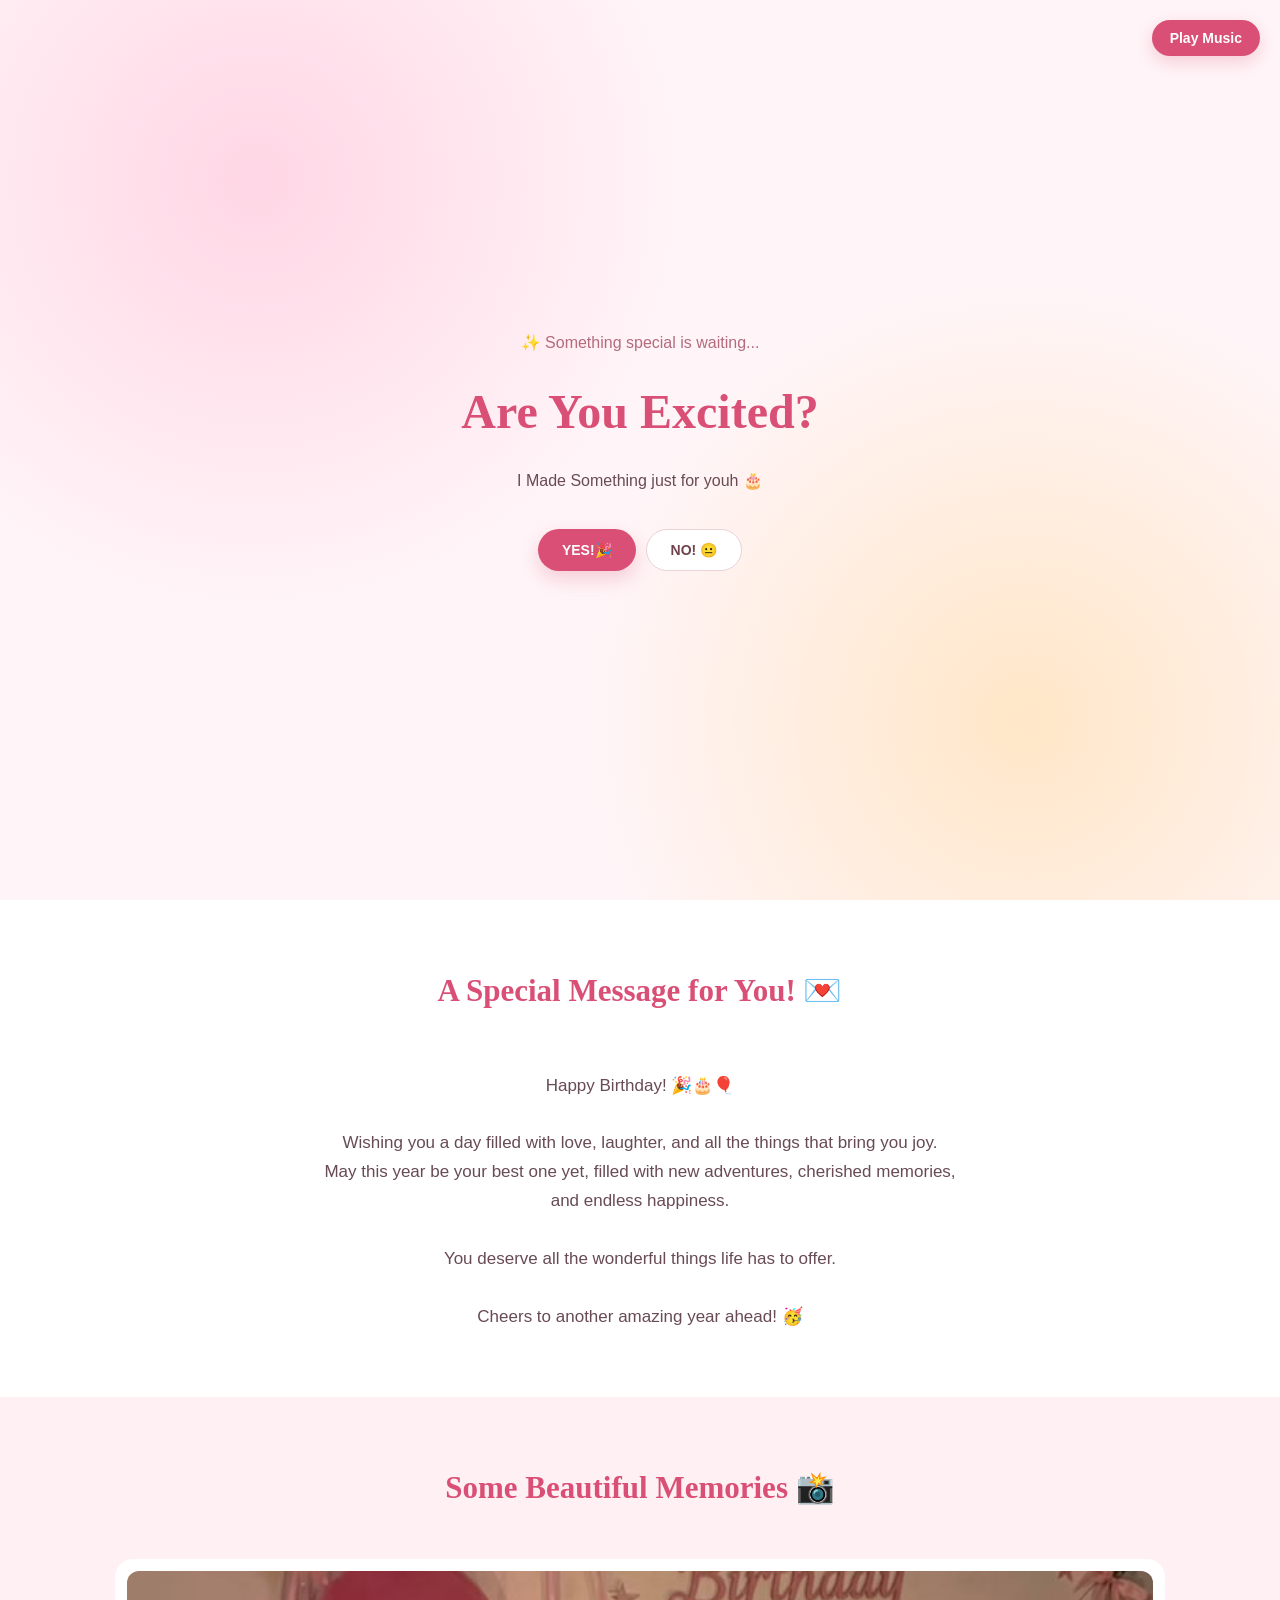
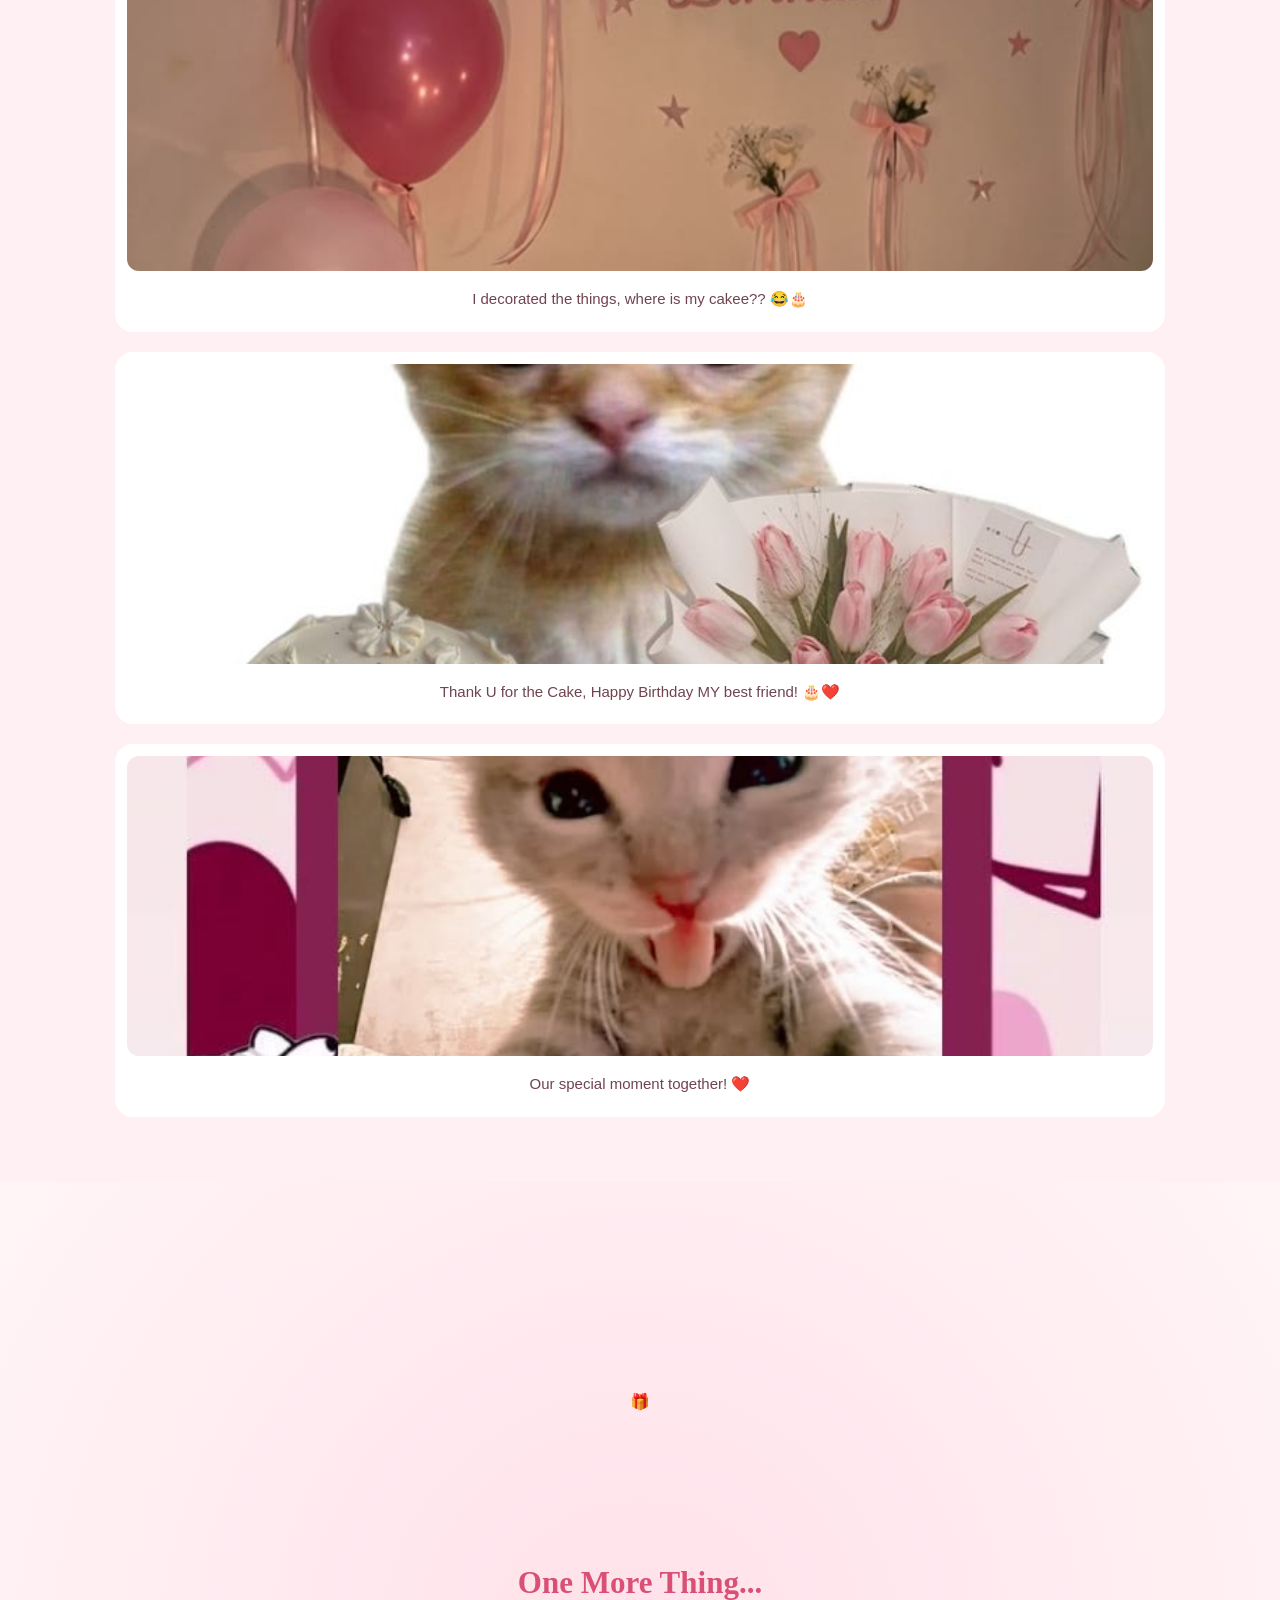
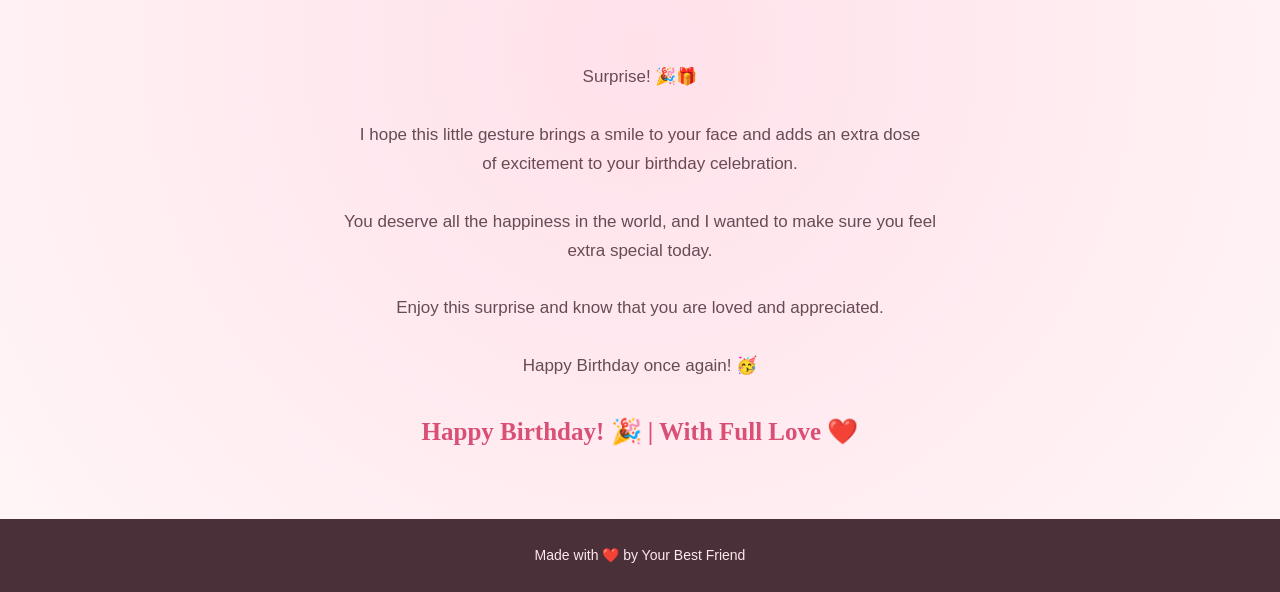
==== commit af743dfb: "Moving towardds the One Screat message  by ------ screen" ====
--- a/index.html
+++ b/index.html
@@ -47,7 +47,7 @@
 
     <main class="birthday-page">
         <section class="cake-page" id="cakePage">
-            <button class="cake-close" id="cakeClose">
+             <button class="cake-close" id="cakeClose">
                 ✕
         </button>
         <div class="cake-page-content">
@@ -121,6 +121,37 @@
 <p class="cake-message" id="cakeMessage">
     Click any piece of cake 😈
 </p>
+ <!--More Forward PAge-->
+ <section class="scratch-page" id="scratchPage">
+    <div class="scratch-content">
+        <p class="scratch-small">
+            ✨ One Last Little Secret...
+        </p>
+        <h1> More Forward💗</h1>
+        <p class="scratch-instruction">
+            Something is hidden here....
+        </p>
+        <div class="scratch-card" id="scratchCard">
+            <!--Hidden Message-->
+            <h2> You Found It 💌</h2>
+            <p>
+                    You made it all the way here! ❤️
+                </p>
+
+                <p>
+                    There is always something special
+                    waiting for the curious ones. ✨
+                </p>
+            </div>
+
+            <!-- Scratch surface -->
+            <canvas id="scratchCanvas"></canvas>
+
+        </div>
+
+        </div>
+    </div>
+ </section>
         </div>
         </section>
         <div class="site-profile">
--- a/styles.css
+++ b/styles.css
@@ -7,15 +7,18 @@
 html {
     scroll-behavior: smooth;
 }
+
 body {
     font-family: "Poppins", Arial, sans-serif;
     background-color: rgba(77, 34, 157, 0.6);
     color: #4a3038;
     line-height: 1.7;
 }
+
 body.intro-active {
     overflow: hidden;
 }
+
 #musicButton {
     position: fixed;
 
@@ -36,17 +39,20 @@
     cursor: pointer;
 
     box-shadow: 0 6px 18px rgba(217, 79, 117, 0.25);
-    transition: 
-    transform 0.2s ease,
-    background 0.2s ease;
-}
+    transition:
+        transform 0.2s ease,
+        background 0.2s ease;
+}
+
 #musicButton:hover {
     transform: translateY(-2px);
     background: #c83f65;
 }
+
 #musicButton:active {
     transform: scale(0.95);
 }
+
 .intro-screen {
     position: fixed;
     inset: 0;
@@ -56,43 +62,49 @@
     display: flex;
     justify-content: center;
     align-items: center;
-    
+
     text-align: center;
 
     background:
         radial-gradient(circle at 20% 20%, #ffd6e5, transparent 35%),
         radial-gradient(circle at 80% 80%, #ffe6c7, transparent 35%),
-    #fff5f8;
+        #fff5f8;
 
     transition: opacity 0.8s ease,
-                visibility 0.8s ease;
-}
-.intro-content{
+        visibility 0.8s ease;
+}
+
+.intro-content {
     width: min(90%, 700px);
 
-    animation: introAppear 1.2s ease ;
-}
+    animation: introAppear 1.2s ease;
+}
+
 .intro-small {
     color: #b36b7d;
     font-size: 16px;
     margin-bottom: 15px;
 }
+
 .intro-content h1 {
     font-family: Georgia, Serif;
     font-size: clamp(50px, 9vw, 90px);
     color: #d94f75;
     margin-bottom: 15px;
 }
+
 .intro-question {
     font-size: 18px;
     color: #684b54;
     margin-bottom: 35px;
 }
+
 .intro-buttons {
     display: flex;
     justify-content: center;
     gap: 15px;
 }
+
 .intro-buttons button {
     border: none;
     padding: 14px 30px;
@@ -105,48 +117,58 @@
     cursor: pointer;
 
     transition: transform 0.25s ease,
-                box-shadow 0.25s ease;
-}
+        box-shadow 0.25s ease;
+}
+
 #yesButton {
     background: #d94f75;
     color: white;
     box-shadow: 0 8px 20px rgba(217, 79, 117, 0.25);
 }
+
 #noButton {
     max-width: calc(100vw - 40px);
     box-sizing: border-box;
     white-space: normal;
     background: white;
     color: #70444f;
-    border: 1px  solid #ead2d9;
+    border: 1px solid #ead2d9;
     transition:
         left 0.25s ease,
         top 0.25s ease,
         transform 0.2s ease;
 }
+
 #noButton.angry {
     animation: angryShake 0.35s ease;
 }
+
 @keyframes angryShake {
     0% {
         transform: rotate(0deg);
     }
+
     25% {
         transform: rotate(-8deg);
     }
+
     50% {
         transform: rotate(8deg);
     }
+
     75% {
         transform: rotate(-6deg);
     }
+
     100% {
         transform: rotate(0deg);
     }
 }
+
 .intro-buttons button:hover {
     transform: translateY(-4px);
 }
+
 .intro-hidden {
     opacity: 0;
     visibility: hidden;
@@ -157,10 +179,12 @@
     from {
         opacity: 0;
     }
+
     to {
         opacity: 1;
     }
 }
+
 .site-profile {
     position: fixed;
     top: 20px;
@@ -174,12 +198,13 @@
     border-radius: 50%;
     background: white;
 
-    box-shadow: 0 6px 20px rgba(0,0,0, 0.15);
-    
+    box-shadow: 0 6px 20px rgba(0, 0, 0, 0.15);
+
     z-index: 9000;
-    
+
     animation: profileFloat 3s ease-in-out infinite;
 }
+
 .site-profile img {
     width: 100%;
     height: 100%;
@@ -189,14 +214,19 @@
     object-fit: cover;
     border-radius: 50%;
 }
+
 @keyframes profileFloat {
-    0%, 100% {
+
+    0%,
+    100% {
         transform: translateY(0);
     }
+
     50% {
         transform: translateY(-4px);
     }
 }
+
 /* Puzzle Game */
 .game-screen {
     position: fixed;
@@ -210,11 +240,13 @@
     display: none;
 
     overflow-y: auto;
-overflow-x: hidden;
-}
+    overflow-x: hidden;
+}
+
 .game-screen.show-game {
     display: flex;
 }
+
 .game-screen {
     min-height: 100vh;
     width: 100%;
@@ -224,19 +256,22 @@
     padding: 60px 20px;
     text-align: center;
 
-    background: 
-    radial-gradient(circle at 15% 20%, #ffdce8, transparent 35%),
-    radial-gradient(circle at 85% 80%, #ffe8cf, transparent 35%),
-    #fff7fa;
-}
+    background:
+        radial-gradient(circle at 15% 20%, #ffdce8, transparent 35%),
+        radial-gradient(circle at 85% 80%, #ffe8cf, transparent 35%),
+        #fff7fa;
+}
+
 .game-screen.show-game {
     display: flex;
 }
+
 .game-content {
     width: min(92%, 700px);
     margin: auto;
 
 }
+
 .game-content h1 {
     font-family: Georgia, serif;
     color: #d94f75;
@@ -244,11 +279,13 @@
     line-height: 1.1;
     margin-bottom: 15px;
 }
+
 .game-instruction {
     color: #684b54;
     font-size: 16px;
     margin-bottom: 30px;
 }
+
 /* puzzle Grid */
 .puzzle {
     width: min(100%, 560px);
@@ -260,6 +297,7 @@
 
     perspective: 1000px;
 }
+
 /* puzzle Card */
 .puzzle-card {
     position: relative;
@@ -274,16 +312,18 @@
     background: #d94f75;
 
     cursor: pointer;
-     overflow: hidden;
-     transform-style: preserve-3d;
-     transition: 
-     transform 0.5s ease,
-     box-shadow 0.3s ease;
-}
+    overflow: hidden;
+    transform-style: preserve-3d;
+    transition:
+        transform 0.5s ease,
+        box-shadow 0.3s ease;
+}
+
 .puzzle-card:hover {
     transform: translateY(-4px);
     box-shadow: 0.3s ease;
 }
+
 /* Question Mark?*/
 .card-front {
     position: absolute;
@@ -302,9 +342,10 @@
     backface-visibility: hidden;
     z-index: 2;
 }
+
 /* Image */
 .card-image {
-    
+
     position: absolute;
 
     inset: 0;
@@ -318,20 +359,24 @@
     opacity: 0;
 
     transform: none;
-    transition: 
-         opacity 0.25 ease,
-         transform 0.5s ease;
-}
+    transition:
+        opacity 0.25 ease,
+        transform 0.5s ease;
+}
+
 /* Flipped card */
 .puzzle-card.flipped {
     transform: rotateY(180deg);
 }
+
 .puzzle-card.flipped .card-front {
-     opacity: 0;
-}
+    opacity: 0;
+}
+
 .puzzle-card.flipped .card-image {
     opacity: 1;
 }
+
 /* Matched card Stay Flipped */
 .puzzle-card.matched {
     cursor: default;
@@ -348,43 +393,48 @@
 .puzzle-card.matched .card-image {
     opacity: 1;
 }
+
 /* Matched Card */
-   .puzzle-card.matched {
+.puzzle-card.matched {
     cursor: default;
-    
-    box-shadow: 
-             0 0 0 3px #d94f75,
-             0 10px 25px rgba(217, 79, 117, 0.2);
-   }
-   .puzzle-card.matched .card-image {
-     opacity: 1;
-   }
-
-   /* Congratulations */
-   .puzzle-complete {
+
+    box-shadow:
+        0 0 0 3px #d94f75,
+        0 10px 25px rgba(217, 79, 117, 0.2);
+}
+
+.puzzle-card.matched .card-image {
+    opacity: 1;
+}
+
+/* Congratulations */
+.puzzle-complete {
     margin-top: 30px;
 
     padding: 25px;
 
-    background: 
-            rgba(255,255,255,0.8);
+    background:
+        rgba(255, 255, 255, 0.8);
     border-radius: 24px;
-    box-shadow: 0 15px 40px rgba(100,50,65,0.12);
-    
+    box-shadow: 0 15px 40px rgba(100, 50, 65, 0.12);
+
     animation: puzzleComplete 0.7s ease;
 
-   }
-   .puzzle-complete h2 {
+}
+
+.puzzle-complete h2 {
     font-family: Georgia, serif;
     color: #d94f75;
     font-size: 36px;
     margin-bottom: 10px;
-   }
-   .puzzle-complete p {
+}
+
+.puzzle-complete p {
     color: #684b54;
-   }
-   /* puzzle Gift */
-   .game-gift {
+}
+
+/* puzzle Gift */
+.game-gift {
     width: 260px;
     height: 260px;
 
@@ -396,8 +446,9 @@
     cursor: pointer;
     position: relative;
     transition: transform 0.3s ease;
-   }
-   .game-gift.revealed {
+}
+
+.game-gift.revealed {
     width: 100%;
     height: auto;
     min-height: 0;
@@ -409,19 +460,22 @@
     align-items: center;
 
     cursor: default;
-   }
-   .game-gift:hover {
+}
+
+.game-gift:hover {
     transform: scale(1.05);
-   }
-   .game-gift> img {
+}
+
+.game-gift>img {
     width: 100%;
     height: 100%;
 
     object-fit: contain;
 
     display: block;
-   }
-   #skipPuzzleButton {
+}
+
+#skipPuzzleButton {
     margin-top: 25px;
 
     padding: 12px 22px;
@@ -446,8 +500,9 @@
     transform: translateY(-3px);
     box-shadow: 0 8px 20px rgba(100, 50, 65, 0.18);
 }
-   /* gift Reveal */
-   .gift-reveal {
+
+/* gift Reveal */
+.gift-reveal {
     width: 100%;
     max-width: 500px;
 
@@ -498,29 +553,34 @@
 
     color: #684b54;
 }
-   /* Animations */
-   @keyframes puzzleComplete {
+
+/* Animations */
+@keyframes puzzleComplete {
     from {
         opacity: 0;
         transform: scale(0.8) translateY(20px);
     }
+
     to {
         opacity: 1;
         transform: scale(1) translateY(0);
     }
-   }
-   @keyframes giftFloat {
+}
+
+@keyframes giftFloat {
+
     0%,
     100% {
         transform: translateY(0);
     }
+
     50% {
         transform: translateY(-10px);
     }
-   }
-
- 
-    
+}
+
+
+
 .hero {
 
     min-height: 100vh;
@@ -531,10 +591,10 @@
     align-items: center;
     text-align: center;
 
-    background: 
-    radial-gradient(circle at top left, #ffd6e3, transparent 35%),
-    radial-gradient(circle at bottom right, #ffe9c7, transparent 35%),
-    #fff5f7;
+    background:
+        radial-gradient(circle at top left, #ffd6e3, transparent 35%),
+        radial-gradient(circle at bottom right, #ffe9c7, transparent 35%),
+        #fff5f7;
 
     position: relative;
     overflow: hidden;
@@ -557,11 +617,13 @@
     font-size: 45px;
     animation: float 5s ease-in-out infinite;
 }
+
 .small-text {
     font-size: 16px;
     color: #a86b7b;
     margin-bottom: 15px;
 }
+
 .hero h1 {
     font-family: Georgia, serif;
     font-size: clamp(48px, 5vw, 90px);
@@ -569,15 +631,18 @@
     line-height: 1.1;
     margin-bottom: 15px;
 }
+
 .hero h2 {
     font-size: 28px;
     color: #70444f;
     margin-bottom: 20px;
 }
+
 .intro {
     max-width: 720px;
     font-size: 17px
 }
+
 .intro strong {
     color: #d94f75;
     font-size: 22px;
@@ -591,7 +656,7 @@
 
     padding: 15px 28px;
     border-radius: 30px;
-    
+
     font-size: 16px;
     font-weight: 600;
 
@@ -609,7 +674,7 @@
 }
 
 #surprise-button:active {
-     transform: scale(0.95);
+    transform: scale(0.95);
 
 }
 
@@ -629,6 +694,7 @@
     margin-bottom: 25px;
 
 }
+
 .message-text {
     max-width: 750px;
     margin: auto;
@@ -685,7 +751,7 @@
 .memory-caption {
     padding: 15px 8px 8px;
     font-size: 15px;
-    color:#70444f;
+    color: #70444f;
 }
 
 
@@ -702,8 +768,8 @@
 
     text-align: center;
 
-    background: 
-    radial-gradient(circle at center, #ffe1ea, #fff5f7);
+    background:
+        radial-gradient(circle at center, #ffe1ea, #fff5f7);
 }
 
 .gift {
@@ -737,6 +803,7 @@
     background: #4a3038;
     color: #ffe8ee;
 }
+
 .footer-text {
     font-size: 14px;
 }
@@ -751,7 +818,7 @@
     50% {
         transform: translateY(-20px);
     }
-    
+
     100% {
         transform: translateY(0);
     }
@@ -771,6 +838,125 @@
     }
 }
 
+/* ONE MORE SURPRISE BUTTON */
+
+.cake-button {
+    display: block;
+    margin: 25px auto 10px;
+
+    padding: 14px 30px;
+
+    border: none;
+    border-radius: 30px;
+
+    background: linear-gradient(135deg, #d94f75, #e96b8b);
+
+    color: white;
+
+    font-family: Arial, sans-serif;
+    font-size: 17px;
+    font-weight: bold;
+
+    cursor: pointer;
+
+    box-shadow: 0 8px 20px rgba(217, 79, 117, 0.25);
+
+    transition: transform 0.2s ease,
+        box-shadow 0.2s ease;
+}
+
+.cake-button:hover {
+    transform: translateY(-3px) scale(1.03);
+
+    box-shadow: 0 12px 25px rgba(217, 79, 117, 0.35);
+}
+
+.cake-button:active {
+    transform: scale(0.95);
+}
+
+/* ========================================
+   CAKE SURPRISE PAGE
+======================================== */
+
+.cake-page {
+    position: fixed;
+    inset: 0;
+
+    width: 100%;
+    height: 100vh;
+
+    display: none;
+
+    z-index: 15000;
+
+    overflow: hidden;
+
+    background:
+        radial-gradient(circle at 20% 20%, #ffd6e5, transparent 35%),
+        radial-gradient(circle at 80% 80%, #ffe6c7, transparent 35%),
+        #fff5f8;
+
+    text-align: center;
+}
+
+.cake-page.cake-page-open {
+    display: flex !important;
+    justify-content: center;
+    align-items: center;
+}
+
+.cake-page-content {
+    width: min(95%, 700px);
+    max-height: 100vh;
+
+    padding: 50px 20px;
+
+    display: flex;
+    flex-direction: column;
+    align-items: center;
+    justify-content: center;
+}
+
+.cake-page h1 {
+    font-family: Georgia, serif;
+    color: #d94f75;
+    font-size: clamp(38px, 6vw, 60px);
+    margin-bottom: 5px;
+}
+
+.cake-small {
+    color: #b36b7d;
+    font-size: 15px;
+}
+
+.cake-instruction {
+    color: #684b54;
+    margin-bottom: 5px;
+}
+
+.cake-close {
+    position: absolute;
+
+    top: 20px;
+    right: 20px;
+
+    width: 45px;
+    height: 45px;
+
+    border: none;
+    border-radius: 50%;
+
+    background: #d94f75;
+    color: white;
+
+    font-size: 22px;
+    font-weight: bold;
+
+    cursor: pointer;
+
+    z-index: 20;
+}
 
 /* ========================================
    REALISTIC MULTI-PIECE CAKE
@@ -824,11 +1010,9 @@
     border-radius: 50%;
 
     background:
-        linear-gradient(
-            180deg,
+        linear-gradient(180deg,
             #ffffff,
-            #e5e5e5
-        );
+            #e5e5e5);
 
     box-shadow:
         0 12px 20px rgba(80, 50, 60, 0.18);
@@ -851,19 +1035,14 @@
     height: 180px;
 
     border-radius:
-        20px
-        20px
-        30px
-        30px;
+        20px 20px 30px 30px;
 
     background:
-        linear-gradient(
-            90deg,
+        linear-gradient(90deg,
             #c95773,
             #ed9aae 35%,
             #f3aabd 65%,
-            #c95773
-        );
+            #c95773);
 
     border: 4px solid #b84766;
 
@@ -886,11 +1065,9 @@
     height: 45px;
 
     background:
-        linear-gradient(
-            180deg,
+        linear-gradient(180deg,
             #fffafa,
-            #ffe3ea
-        );
+            #ffe3ea);
 
     border-top: 3px solid #ffffff;
     border-bottom: 3px solid #e7a0b1;
@@ -921,12 +1098,10 @@
     border-radius: 50%;
 
     background:
-        radial-gradient(
-            ellipse at 45% 35%,
+        radial-gradient(ellipse at 45% 35%,
             #ffffff,
             #ffd8e3 55%,
-            #e99aad
-        );
+            #e99aad);
 
     border: 5px solid #b84766;
 
@@ -950,11 +1125,9 @@
     border-radius: 50%;
 
     background:
-        radial-gradient(
-            circle at 35% 30%,
+        radial-gradient(circle at 35% 30%,
             #ffffff,
-            #ffe9ef
-        );
+            #ffe9ef);
 
     box-shadow:
         0 4px 8px rgba(100, 50, 60, 0.12);
@@ -991,12 +1164,10 @@
     border: 0;
 
     background:
-        linear-gradient(
-            90deg,
+        linear-gradient(90deg,
             #c65372,
             #e88da3,
-            #f1a8ba
-        );
+            #f1a8ba);
 
     border-right: 3px solid #b84766;
 
@@ -1022,11 +1193,9 @@
     height: 42px;
 
     background:
-        linear-gradient(
-            180deg,
+        linear-gradient(180deg,
             #ffffff,
-            #ffe1e9
-        );
+            #ffe1e9);
 
     border-radius:
         0 0 18px 18px;
@@ -1087,10 +1256,7 @@
     pointer-events: none;
 
     animation:
-        cakePieceBreak
-        0.65s
-        ease-out
-        forwards;
+        cakePieceBreak 0.65s ease-out forwards;
 }
 
 
@@ -1098,27 +1264,21 @@
 
     0% {
         transform:
-            translate(0, 0)
-            rotate(0deg)
-            scale(1);
+            translate(0, 0) rotate(0deg) scale(1);
 
         opacity: 1;
     }
 
     35% {
         transform:
-            translate(10px, -20px)
-            rotate(8deg)
-            scale(1.05);
+            translate(10px, -20px) rotate(8deg) scale(1.05);
 
         opacity: 1;
     }
 
     100% {
         transform:
-            translate(100px, 150px)
-            rotate(35deg)
-            scale(0.6);
+            translate(100px, 150px) rotate(35deg) scale(0.6);
 
         opacity: 0;
     }
@@ -1143,11 +1303,9 @@
     border-radius: 8px;
 
     background:
-        repeating-linear-gradient(
-            45deg,
+        repeating-linear-gradient(45deg,
             #d94f75 0 8px,
-            #ffffff 8px 16px
-        );
+            #ffffff 8px 16px);
 
     z-index: 12;
 }
@@ -1163,30 +1321,21 @@
     height: 34px;
 
     transform:
-        translateX(-50%)
-        rotate(-45deg);
+        translateX(-50%) rotate(-45deg);
 
     border-radius:
-        50%
-        50%
-        50%
-        0;
+        50% 50% 50% 0;
 
     background:
-        linear-gradient(
-            135deg,
+        linear-gradient(135deg,
             #fff176,
-            #ff9800
-        );
+            #ff9800);
 
     box-shadow:
         0 0 18px #ffc107;
 
     animation:
-        candleFlicker
-        0.6s
-        infinite
-        alternate;
+        candleFlicker 0.6s infinite alternate;
 }
 
 
@@ -1194,16 +1343,12 @@
 
     from {
         transform:
-            translateX(-50%)
-            rotate(-45deg)
-            scale(1);
+            translateX(-50%) rotate(-45deg) scale(1);
     }
 
     to {
         transform:
-            translateX(-50%)
-            rotate(-45deg)
-            scale(1.15);
+            translateX(-50%) rotate(-45deg) scale(1.15);
     }
 }
 
@@ -1231,10 +1376,7 @@
         inset -2px -2px 0 #704025;
 
     animation:
-        cakeParticleBreak
-        0.8s
-        cubic-bezier(.15, .8, .25, 1)
-        forwards;
+        cakeParticleBreak 0.8s cubic-bezier(.15, .8, .25, 1) forwards;
 }
 
 
@@ -1242,18 +1384,14 @@
 
     0% {
         transform:
-            translate(0, 0)
-            rotate(0deg)
-            scale(1);
+            translate(0, 0) rotate(0deg) scale(1);
 
         opacity: 1;
     }
 
     100% {
         transform:
-            translate(var(--x), var(--y))
-            rotate(var(--rotate))
-            scale(0.5);
+            translate(var(--x), var(--y)) rotate(var(--rotate)) scale(0.5);
 
         opacity: 0;
     }
@@ -1273,67 +1411,97 @@
 
     font-weight: 600;
 }
-
+.scratch-page {
+    position: fixed;
+    inset: 0,
+}
 /* ================================
    PHONE
 ================================ */
 
 @media (max-width: 550px) {
-    
-.site-profile {
-    width: 52px;
-    height: 52px;
-    top: 15px; 
-    left: 15px;
-}
-.game-screen {
-    padding: 45px 15px;
-}
-.game-content {
-    width: 94%;
-}
-.game-content h1 {
-    font-size: 40px;
-}
-.game-instruction {
-    font-size: 14px;
-    margin-bottom: 20px;
-}
-.puzzle {
-    grid-template-columns: repeat(3, 1fr);
-    gap: 10px;
-    margin-top: 25px;
-}
-.puzzle-card {
-    border-radius: 12px;
-}
-.card-image {
-    border-radius: 12px;
-}
-.card-front {
-    font-size: 27px;
-}
-.puzzle-complete {
-    padding: 20px;
-}
-.puzzle-complete h2 {
-    width: 210px;
-    height: 210px;
-
-    margin: 20px auto;
-
-}
-.gift-reveal h2 {
-    font-size: 24px;
-}
-.gift-reveal img {
-    width: 180px;
-    height: 180px;
-} 
-.game-gift {
-    font-size: 65px;
-}
-.cake-area {
+
+    .site-profile {
+        width: 52px;
+        height: 52px;
+        top: 15px;
+        left: 15px;
+    }
+
+    .game-screen {
+        padding: 45px 15px;
+    }
+
+    .game-content {
+        width: 94%;
+    }
+
+    .game-content h1 {
+        font-size: 40px;
+    }
+
+    .game-instruction {
+        font-size: 14px;
+        margin-bottom: 20px;
+    }
+
+    .puzzle {
+        grid-template-columns: repeat(3, 1fr);
+        gap: 10px;
+        margin-top: 25px;
+    }
+
+    .puzzle-card {
+        border-radius: 12px;
+    }
+
+    .card-image {
+        border-radius: 12px;
+    }
+
+    .card-front {
+        font-size: 27px;
+    }
+
+    .puzzle-complete {
+        padding: 20px;
+    }
+
+    .puzzle-complete h2 {
+        width: 210px;
+        height: 210px;
+
+        margin: 20px auto;
+
+    }
+
+
+    @keyframes surpriseButtonAppear {
+        from {
+            opacity: 0;
+            transform: translateY(15px);
+        }
+
+        to {
+            opacity: 1;
+            transform: translateY(0);
+        }
+    }
+
+    .gift-reveal h2 {
+        font-size: 24px;
+    }
+
+    .gift-reveal img {
+        width: 180px;
+        height: 180px;
+    }
+
+    .game-gift {
+        font-size: 65px;
+    }
+
+    .cake-area {
         transform: scale(0.78);
 
         margin-top: -20px;
@@ -1351,70 +1519,84 @@
 }
 
 
-    .hero {
-        min-height: 100vh;
-        padding: 60px 18px;
-    }
-
-    .hero h1 {
-        font-size: 48px;
-    }
-
-    .hero h2 {
-        font-size: 23px;
-    }
-    .intro-screen {
-        width: 100vh;
-        max-width: 100vh;
-        overflow: hidden;
-    }
-    .intro-content {
-        width: 90%;
-        max-width: 90vh;
-    }
-    .intro-content h1 {
-        font-size: 48px;
-    }
-    .intro-question {
-        font-size: 16px;
-    }
-    .intro-buttons{
-        gap: 10px;
-    }
-    .intro-buttons button {
-        padding: 12px 24px;
-        font-size: 14px;
-    }
-
-    .intro {
-        font-size: 15px;
-    }
-
-    .message,
-    .memories,
-    .surprise {
-        padding: 65px 18px;
-    }
-
-    .message h2,
-    .memories h2,
-    .surprise h2 {
-        font-size: 31px;
-    }
-
-    .memories-gallery {
-        grid-template-columns: 1fr;
-        gap: 20px;
-    }
-
-    .memory img {
-        height: 300px;
-    }
-
-    .gift {
-        font-size: 75px;
-    }
-
-    .surprise h3 {
-        font-size: 25px;
-    }
+.hero {
+    min-height: 100vh;
+    padding: 60px 18px;
+}
+
+.hero h1 {
+    font-size: 48px;
+}
+
+.hero h2 {
+    font-size: 23px;
+}
+
+/* FINAL INTRO SCREEN FIX */
+
+.intro-screen {
+    position: fixed !important;
+    inset: 0 !important;
+
+    width: 100vw !important;
+    max-width: none !important;
+
+    height: 100vh !important;
+
+    z-index: 10000 !important;
+}
+
+.intro-content {
+    width: 90%;
+    max-width: 90vh;
+}
+
+.intro-content h1 {
+    font-size: 48px;
+}
+
+.intro-question {
+    font-size: 16px;
+}
+
+.intro-buttons {
+    gap: 10px;
+}
+
+.intro-buttons button {
+    padding: 12px 24px;
+    font-size: 14px;
+}
+
+.intro {
+    font-size: 15px;
+}
+
+.message,
+.memories,
+.surprise {
+    padding: 65px 18px;
+}
+
+.message h2,
+.memories h2,
+.surprise h2 {
+    font-size: 31px;
+}
+
+.memories-gallery {
+    grid-template-columns: 1fr;
+    gap: 20px;
+}
+
+.memory img {
+    height: 300px;
+}
+
+.gift {
+    font-size: 75px;
+}
+
+.surprise h3 {
+    font-size: 25px;
+}
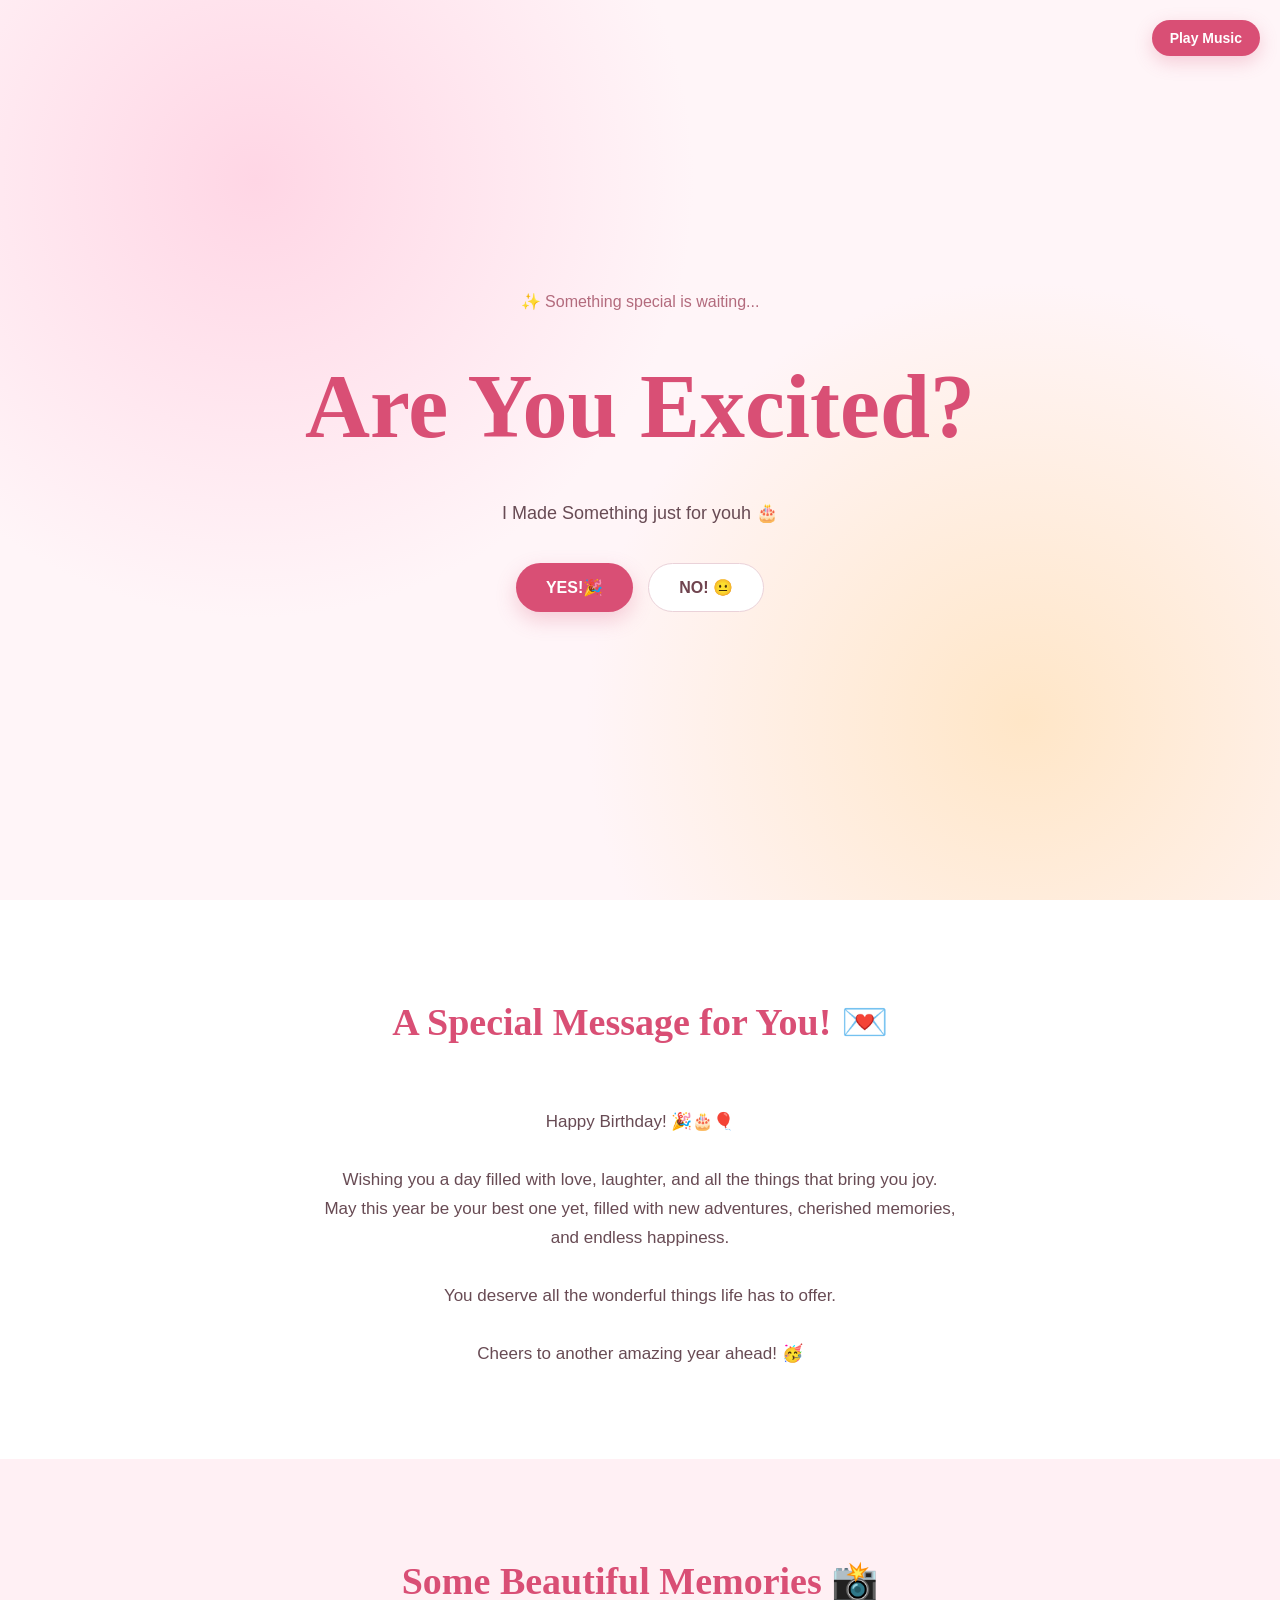
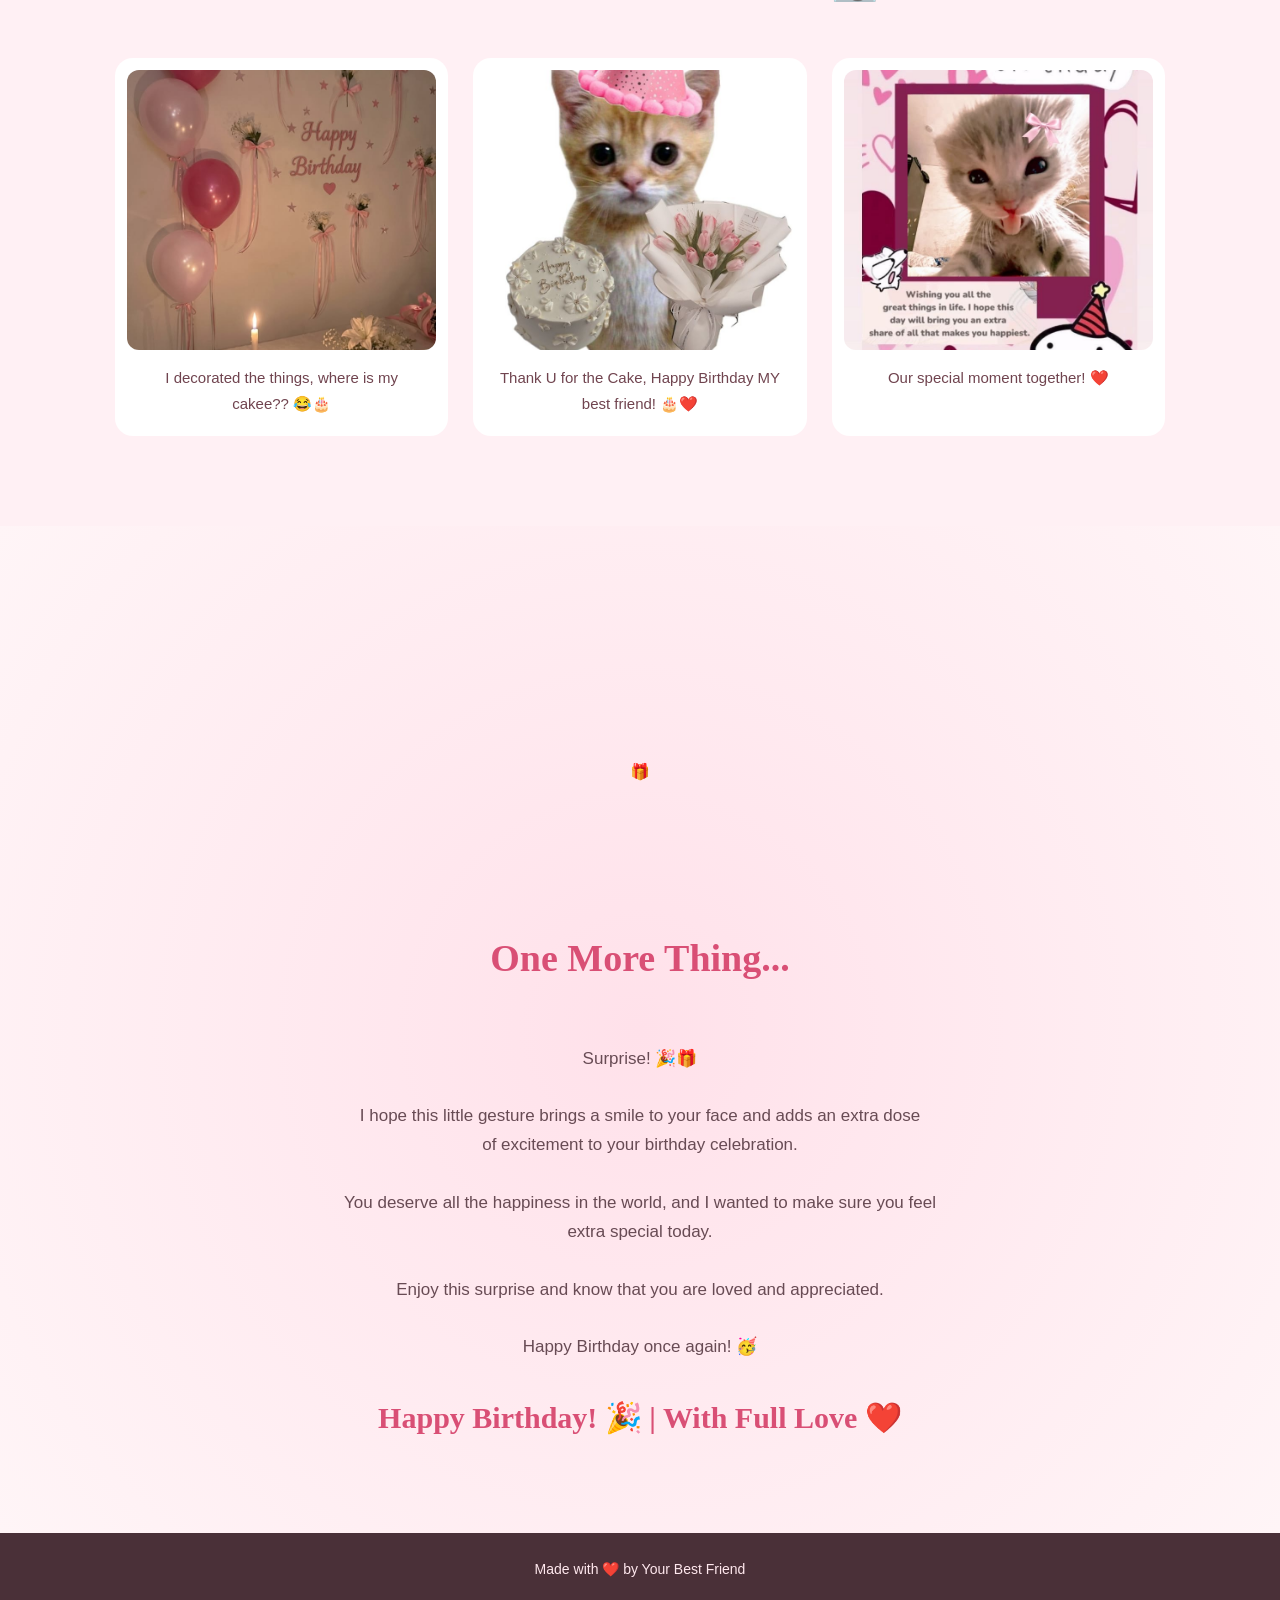
==== commit 2ce7e53d: "Add More Forward scratch page feature Restructure HTML with improved formatting and add a new More F" ====
--- a/index.html
+++ b/index.html
@@ -46,95 +46,175 @@
         </section>
 
     <main class="birthday-page">
-        <section class="cake-page" id="cakePage">
-             <button class="cake-close" id="cakeClose">
-                ✕
+        <!-- ========================================
+     CAKE SURPRISE PAGE
+======================================== -->
+
+<section class="cake-page" id="cakePage">
+
+    <button class="cake-close" id="cakeClose">
+        ✕
+    </button>
+
+    <div class="cake-page-content">
+
+        <p class="cake-small">
+            Something Special for Someone Special...
+        </p>
+
+        <h1>
+            Your Birthday Cake 🎂
+        </h1>
+
+        <p class="cake-instruction">
+            Click The Cake! 👀
+        </p>
+
+
+        <!-- CAKE AREA -->
+
+        <div class="cake-area" id="cakeArea">
+
+            <div class="cake">
+
+                <!-- TOP -->
+
+                <div class="cake-top">
+
+                    <div class="cream cream-1"></div>
+                    <div class="cream cream-2"></div>
+                    <div class="cream cream-3"></div>
+
+                </div>
+
+
+                <!-- CAKE BODY -->
+
+                <div class="cake-body">
+
+                    <div class="cake-layer cake-layer-1"></div>
+                    <div class="cake-layer cake-layer-2"></div>
+
+
+                    <!-- PIECE 1 -->
+
+                    <button
+                        class="cake-piece piece-1"
+                        data-piece="1"
+                    >
+                        <span></span>
+                    </button>
+
+
+                    <!-- PIECE 2 -->
+
+                    <button
+                        class="cake-piece piece-2"
+                        data-piece="2"
+                    >
+                        <span></span>
+                    </button>
+
+
+                    <!-- PIECE 3 -->
+
+                    <button
+                        class="cake-piece piece-3"
+                        data-piece="3"
+                    >
+                        <span></span>
+                    </button>
+
+
+                    <!-- PIECE 4 -->
+
+                    <button
+                        class="cake-piece piece-4"
+                        data-piece="4"
+                    >
+                        <span></span>
+                    </button>
+
+
+                    <!-- PIECE 5 -->
+
+                    <button
+                        class="cake-piece piece-5"
+                        data-piece="5"
+                    >
+                        <span></span>
+                    </button>
+
+
+                    <!-- PIECE 6 -->
+
+                    <button
+                        class="cake-piece piece-6"
+                        data-piece="6"
+                    >
+                        <span></span>
+                    </button>
+
+                </div>
+
+
+                <!-- CAKE PLATE -->
+
+                <div class="cake-plate"></div>
+
+
+                <!-- CANDLE -->
+
+                <div class="cake-candle">
+
+                    <div class="candle-flame"></div>
+
+                </div>
+
+            </div>
+
+        </div>
+
+
+        <!-- CAKE MESSAGE -->
+
+        <p
+            class="cake-message"
+            id="cakeMessage"
+        ></p>
+
+
+        <!-- MORE FORWARD BUTTON -->
+
+        <button
+            class="more-forward-button"
+            id="moreForwardButton"
+        >
+            ✨ More Forward
         </button>
-        <div class="cake-page-content">
-            <p class="cake-small">
-                Something Special for Someone Special...
-            </p>
-            <h1> 
-                Your Birthday Cake 🎂
-            </h1>
-            <p class="cake-instruction">
-                Click The Cake! 👀
-            </p>
-            <div class="cake-area" id="cakeArea">
-
-    <div class="cake">
-
-        <!-- TOP -->
-        <div class="cake-top">
-
-            <div class="cream cream-1"></div>
-            <div class="cream cream-2"></div>
-            <div class="cream cream-3"></div>
-
-        </div>
-
-        <!-- CAKE BODY -->
-        <div class="cake-body">
-
-            <div class="cake-layer cake-layer-1"></div>
-            <div class="cake-layer cake-layer-2"></div>
-
-            <!-- Individual pieces -->
-            <button class="cake-piece piece-1" data-piece="1">
-                <span></span>
-            </button>
-
-            <button class="cake-piece piece-2" data-piece="2">
-                <span></span>
-            </button>
-
-            <button class="cake-piece piece-3" data-piece="3">
-                <span></span>
-            </button>
-
-            <button class="cake-piece piece-4" data-piece="4">
-                <span></span>
-            </button>
-
-            <button class="cake-piece piece-5" data-piece="5">
-                <span></span>
-            </button>
-
-            <button class="cake-piece piece-6" data-piece="6">
-                <span></span>
-            </button>
-
-        </div>
-
-        <!-- CAKE PLATE -->
-        <div class="cake-plate"></div>
-
-        <!-- CANDLE -->
-        <div class="cake-candle">
-            <div class="candle-flame"></div>
-        </div>
 
     </div>
 
-</div>
-
-<p class="cake-message" id="cakeMessage">
-    Click any piece of cake 😈
-</p>
- <!--More Forward PAge-->
- <section class="scratch-page" id="scratchPage">
+</section>
+        </div>
+        </section>
+        <div class="site-profile">
+            <img src="Imgs/profile.jpg"  alt="Profile">
+        </div>
+<section class="scratch-page" id="scratchPage">
     <div class="scratch-content">
         <p class="scratch-small">
             ✨ One Last Little Secret...
         </p>
-        <h1> More Forward💗</h1>
+        <h1>More Forward 💗 </h1>
         <p class="scratch-instruction">
-            Something is hidden here....
+            Something is hiiden here...
         </p>
         <div class="scratch-card" id="scratchCard">
-            <!--Hidden Message-->
-            <h2> You Found It 💌</h2>
-            <p>
+            <div class="hidden-message">
+                <h2>You Found It! 💌</h2>
+
+                <p>
                     You made it all the way here! ❤️
                 </p>
 
@@ -143,20 +223,10 @@
                     waiting for the curious ones. ✨
                 </p>
             </div>
-
-            <!-- Scratch surface -->
-            <canvas id="scratchCanvas"></canvas>
-
-        </div>
-
+            <canvas id="scratchCanvas"></canvas> 
         </div>
     </div>
- </section>
-        </div>
-        </section>
-        <div class="site-profile">
-            <img src="Imgs/profile.jpg"  alt="Profile">
-        </div>
+</section>
         <section class="hero">
 
     <p class="intro">
--- a/styles.css
+++ b/styles.css
@@ -1411,10 +1411,341 @@
 
     font-weight: 600;
 }
+ /* Styling of forward button */
+ .more-forward-button {
+    display: none !important;
+
+    margin:  25px auto 10px;
+
+    padding: none;
+
+    border-radius: 999px;
+    background: linear-gradient(
+        135deg,
+        #d94f75,
+        #ef7895
+    );
+
+    color: #ffffff;
+
+    font-family: inherit;
+    font-size: 17px;
+    font-weight: 700;
+
+    cursor: pointer;
+
+    box-shadow:
+        0 8px 20px rgba(217, 79, 117, 0.25);
+
+    transition:
+        transform 0.25s ease,
+        box-shadow 0.25s ease;
+}
+
+/* JavaScript adds .show after all pieces are eaten */
+
+.more-forward-button.show {
+    display: block !important;
+
+    animation: moreForwardAppear 0.6s ease forwards;
+}
+
+.more-forward-button:hover {
+    transform: translateY(-4px) scale(1.04);
+
+    box-shadow:
+        0 12px 28px rgba(217, 79, 117, 0.35);
+}
+
+.more-forward-button:active {
+    transform: scale(0.96);
+}
+
+@keyframes moreForwardAppear {
+
+    from {
+        opacity: 0;
+        transform: translateY(20px) scale(0.95);
+    }
+
+    to {
+        opacity: 1;
+        transform: translateY(0) scale(1);
+    }
+}
+
+/* ========================================
+   MORE FORWARD / SCRATCH PAGE
+======================================== */
+
 .scratch-page {
     position: fixed;
-    inset: 0,
-}
+    inset: 0;
+
+    width: 100%;
+    height: 100vh;
+
+    display: none;
+
+    z-index: 20000;
+
+    overflow: hidden;
+
+    background:
+        radial-gradient(
+            circle at 20% 20%,
+            rgba(255, 190, 215, 0.65),
+            transparent 35%
+        ),
+        radial-gradient(
+            circle at 80% 75%,
+            rgba(255, 220, 190, 0.6),
+            transparent 35%
+        ),
+        linear-gradient(
+            135deg,
+            #fff5f8,
+            #ffe8f0,
+            #fff7ed
+        );
+}
+
+
+/* OPEN PAGE */
+
+.scratch-page.scratch-page-open {
+    display: flex;
+
+    justify-content: center;
+    align-items: center;
+
+    animation: scratchPageIn 0.8s ease;
+}
+
+
+@keyframes scratchPageIn {
+
+    from {
+        opacity: 0;
+        transform: scale(1.04);
+    }
+
+    to {
+        opacity: 1;
+        transform: scale(1);
+    }
+}
+
+
+/* ========================================
+   FLOATING BACKGROUND EFFECTS
+======================================== */
+
+.scratch-page::before,
+.scratch-page::after {
+    content: "✦";
+
+    position: absolute;
+
+    font-size: 80px;
+
+    color: rgba(217, 79, 117, 0.12);
+
+    animation: floatingStar 5s ease-in-out infinite;
+}
+
+.scratch-page::before {
+    top: 15%;
+    left: 12%;
+}
+
+.scratch-page::after {
+    content: "♡";
+
+    right: 12%;
+    bottom: 15%;
+
+    font-size: 100px;
+
+    animation-delay: 1.5s;
+}
+
+
+@keyframes floatingStar {
+
+    0%,
+    100% {
+        transform:
+            translateY(0)
+            rotate(0deg);
+
+        opacity: 0.35;
+    }
+
+    50% {
+        transform:
+            translateY(-25px)
+            rotate(15deg);
+
+        opacity: 0.8;
+    }
+}
+
+
+/* ========================================
+   CONTENT
+======================================== */
+
+.scratch-content {
+    position: relative;
+
+    width: min(90%, 700px);
+
+    text-align: center;
+
+    z-index: 2;
+
+    animation: scratchContentIn 1s ease;
+}
+
+
+@keyframes scratchContentIn {
+
+    from {
+        opacity: 0;
+        transform: translateY(25px);
+    }
+
+    to {
+        opacity: 1;
+        transform: translateY(0);
+    }
+}
+
+
+.scratch-small {
+    color: #c46a82;
+
+    font-size: 16px;
+
+    margin-bottom: 8px;
+}
+
+
+.scratch-content h1 {
+    margin: 0 0 10px;
+
+    color: #d94f75;
+
+    font-family: Georgia, serif;
+
+    font-size: clamp(42px, 7vw, 68px);
+}
+
+
+.scratch-instruction {
+    color: #684b54;
+
+    font-size: 18px;
+
+    margin-bottom: 30px;
+}
+
+
+/* ========================================
+   SCRATCH CARD
+======================================== */
+
+.scratch-card {
+    position: relative;
+
+    width: min(90vw, 500px);
+    height: 280px;
+
+    margin: auto;
+
+    border-radius: 30px;
+
+    overflow: hidden;
+
+    background:
+        linear-gradient(
+            135deg,
+            #ffffff,
+            #fff0f5
+        );
+
+    box-shadow:
+        0 20px 50px rgba(120, 60, 80, 0.18);
+
+    border: 2px solid rgba(217, 79, 117, 0.18);
+}
+
+
+/* ========================================
+   HIDDEN MESSAGE
+======================================== */
+
+.hidden-message {
+    position: absolute;
+
+    inset: 0;
+
+    display: flex;
+
+    flex-direction: column;
+
+    justify-content: center;
+
+    align-items: center;
+
+    padding: 30px;
+
+    text-align: center;
+}
+
+
+.hidden-message h2 {
+    color: #d94f75;
+
+    font-family: Georgia, serif;
+
+    font-size: 34px;
+
+    margin-bottom: 15px;
+}
+
+
+.hidden-message p {
+    color: #684b54;
+
+    font-size: 17px;
+
+    line-height: 1.6;
+
+    margin: 5px 0;
+}
+
+
+/* ========================================
+   SCRATCH CANVAS
+======================================== */
+
+#scratchCanvas {
+    position: absolute;
+
+    inset: 0;
+
+    width: 100%;
+    height: 100%;
+
+    cursor: crosshair;
+
+    touch-action: none;
+
+    z-index: 5;
+}
+
 /* ================================
    PHONE
 ================================ */
@@ -1516,8 +1847,30 @@
         top: 15px;
         right: 15px;
     }
-}
-
+.scratch-content {
+        width: 94%;
+    }
+
+    .scratch-content h1 {
+        font-size: 42px;
+    }
+
+    .scratch-instruction {
+        font-size: 16px;
+    }
+
+    .scratch-card {
+        width: 90vw;
+        height: 250px;
+    }
+
+    .hidden-message h2 {
+        font-size: 28px;
+    }
+
+    .hidden-message p {
+        font-size: 15px;
+    }
 
 .hero {
     min-height: 100vh;
@@ -1599,4 +1952,5 @@
 
 .surprise h3 {
     font-size: 25px;
+}
 }
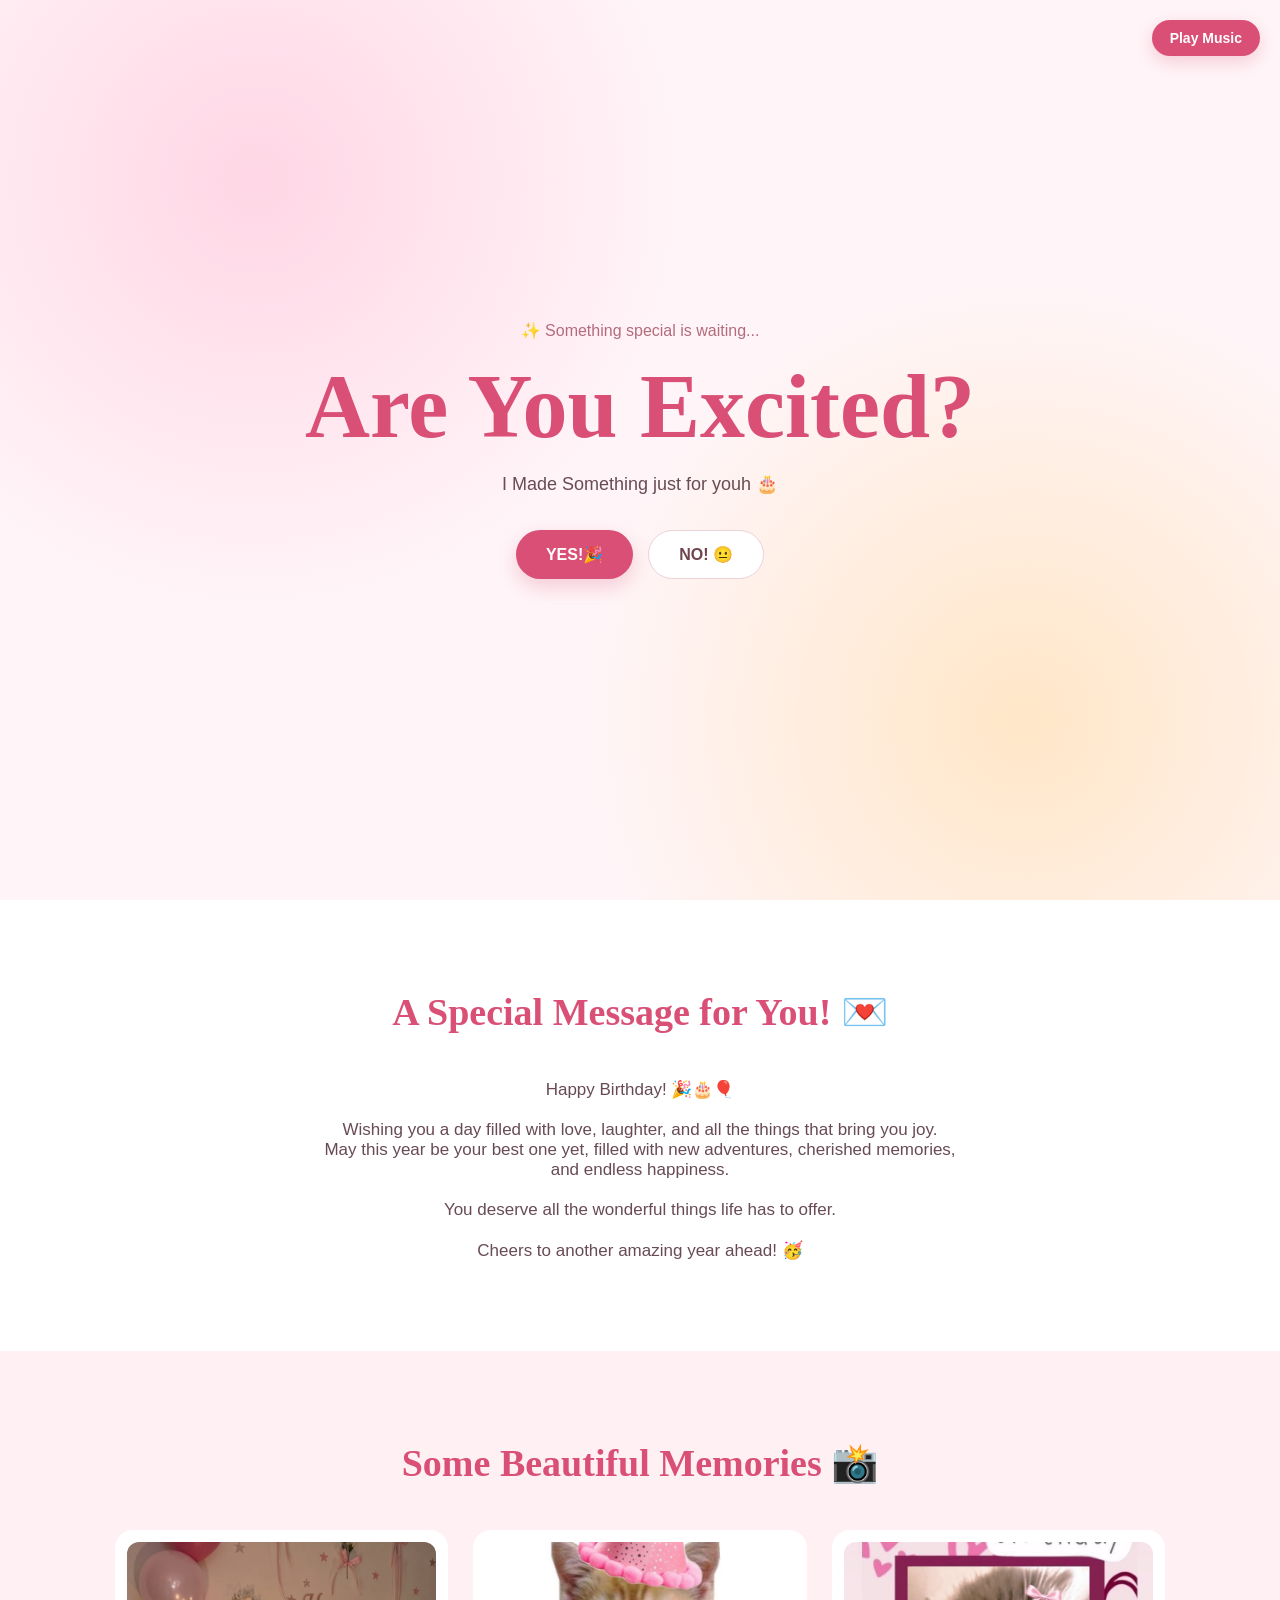
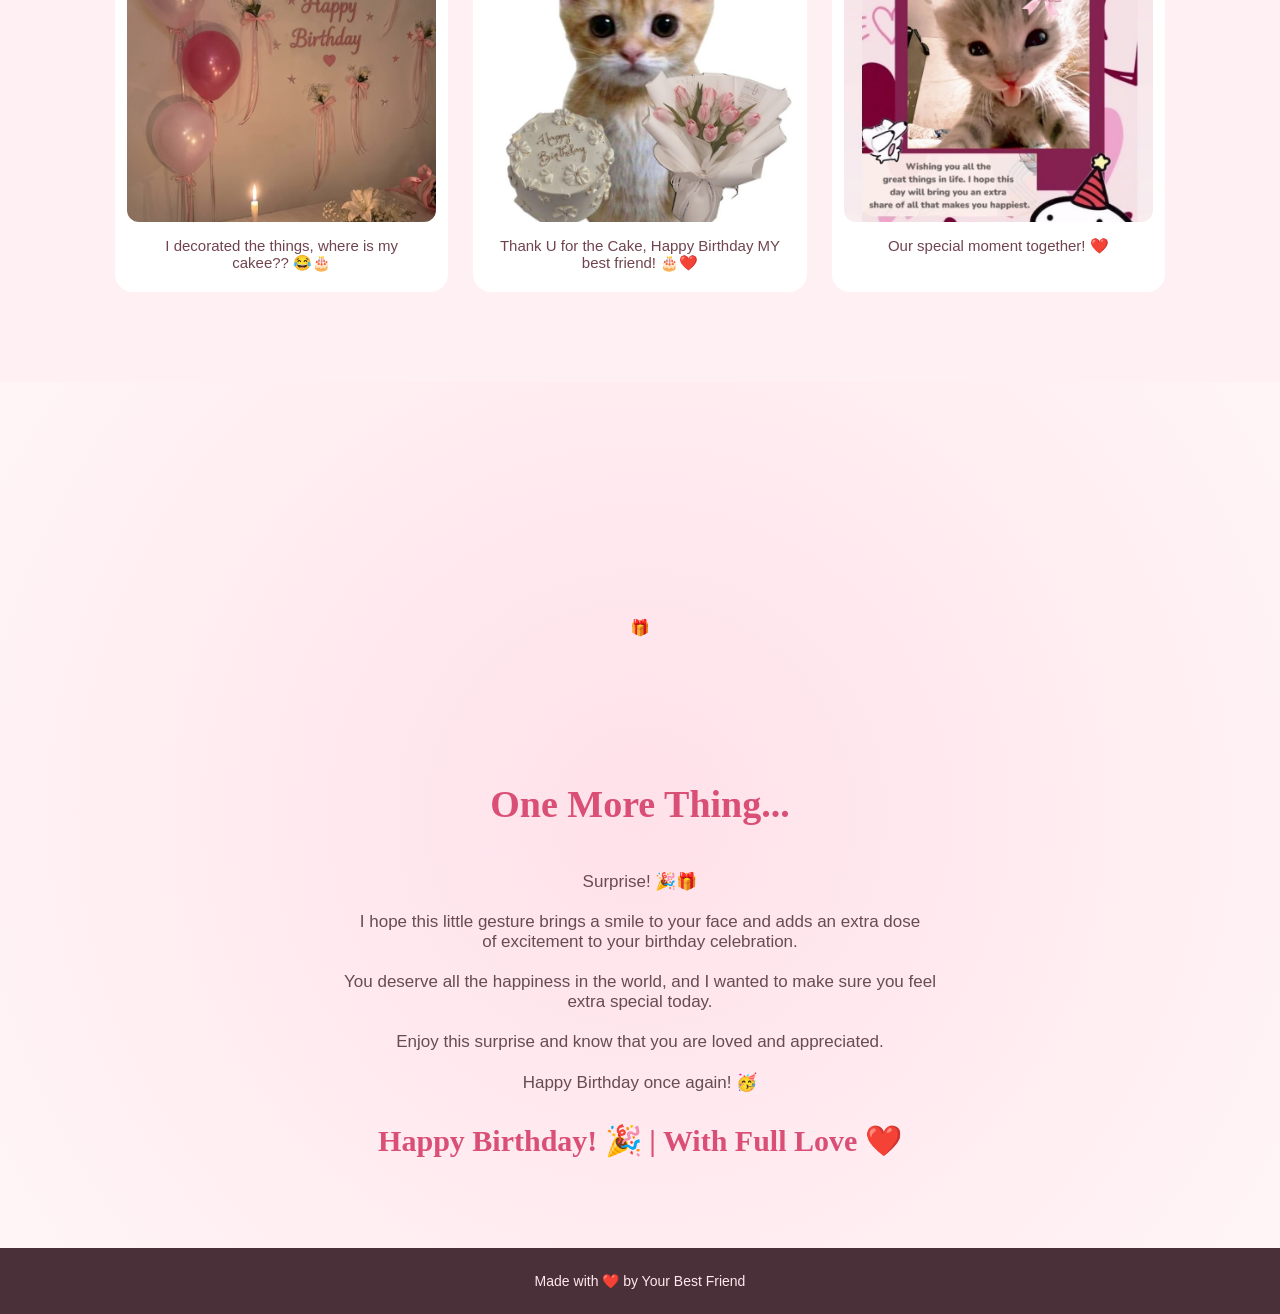
==== commit 333684fe: "Errors fixing adding the fart sound and working on last prank" ====
--- a/index.html
+++ b/index.html
@@ -187,9 +187,8 @@
         <!-- MORE FORWARD BUTTON -->
 
         <button
-            class="more-forward-button"
-            id="moreForwardButton"
-        >
+            class="moreforwardbutton"
+            id="moreForwardButton">
             ✨ More Forward
         </button>
 
--- a/styles.css
+++ b/styles.css
@@ -9,10 +9,27 @@
 }
 
 body {
-    font-family: "Poppins", Arial, sans-serif;
-    background-color: rgba(77, 34, 157, 0.6);
-    color: #4a3038;
-    line-height: 1.7;
+    overflow: hidden;
+    font-family: Arial, sans-serif;
+    color: #392532;
+
+    background:
+        radial-gradient(
+            circle at 20% 20%,
+            rgba(255, 170, 205, .35),
+            transparent 30%
+        ),
+        radial-gradient(
+            circle at 80% 30%,
+            rgba(190, 170, 255, .3),
+            transparent 30%
+        ),
+        linear-gradient(
+            135deg,
+            #fff0f7,
+            #f4eaff,
+            #ffe8f1
+        );
 }
 
 body.intro-active {
@@ -649,22 +666,38 @@
 }
 
 
-#surprise-button {
+/* FORCE SURPRISE BUTTON TO BE VISIBLE */
+
+#surprise-btn {
+    display: inline-block !important;
+    visibility: visible !important;
+    opacity: 1 !important;
+
+    position: relative;
+    z-index: 50;
+
+    margin-top: 30px;
+
+    padding: 16px 32px;
+
     border: none;
-    background-color: #d94f75;
-    color: #fff;
-
-    padding: 15px 28px;
-    border-radius: 30px;
-
-    font-size: 16px;
-    font-weight: 600;
+    border-radius: 999px;
+
+    color: #ffffff !important;
+
+    background: linear-gradient(
+        135deg,
+        #e84f7b,
+        #b93767
+    );
+
+    font-size: 17px;
+    font-weight: 800;
 
     cursor: pointer;
 
-    box-shadow: 0 8px 20px rgba(217, 79, 117, 0.25);
-
-    transition: all 0.3s ease;
+    box-shadow:
+        0 10px 30px rgba(185, 55, 103, 0.35);
 }
 
 #surprise-button:hover {
@@ -672,7 +705,45 @@
     box-shadow: 0 12px 25px rgba(217, 79, 117, 0.35);
     transform: translateY(-4px);
 }
-
+.background-particle {
+    position: absolute;
+    bottom: -30px;
+
+    pointer-events: none;
+
+    color: rgba(190, 80, 130, 0.35);
+
+    z-index: 1;
+
+    animation: floatParticle linear infinite;
+}
+
+@keyframes floatParticle {
+
+    from {
+        transform:
+            translateY(0)
+            rotate(0deg);
+
+        opacity: 0;
+    }
+
+    15% {
+        opacity: .5;
+    }
+
+    85% {
+        opacity: .5;
+    }
+
+    to {
+        transform:
+            translateY(-115vh)
+            rotate(360deg);
+
+        opacity: 0;
+    }
+}
 #surprise-button:active {
     transform: scale(0.95);
 
@@ -1745,6 +1816,98 @@
 
     z-index: 5;
 }
+/* ================================
+   CAKE - MORE FORWARD BUTTON
+================================ */
+
+#moreForwardButton {
+    display: none;
+
+    margin: 30px auto 0;
+
+    padding: 12px 24px;
+
+    border: 2px solid #d94f75;
+    border-radius: 999px;
+
+    background: linear-gradient(
+        135deg,
+        #e85b82,
+        #d43f6b
+    );
+
+    color: white;
+
+    font-family: inherit;
+    font-size: 17px;
+    font-weight: 700;
+
+    cursor: pointer;
+
+    box-shadow:
+        0 8px 25px rgba(217, 79, 117, 0.30);
+
+    transition:
+        transform 0.25s ease,
+        box-shadow 0.25s ease,
+        filter 0.25s ease;
+}
+
+
+/* When JavaScript adds .show */
+
+#moreForwardButton.show {
+    display: inline-flex;
+
+    align-items: center;
+    justify-content: center;
+
+    animation:
+        moreForwardAppear 0.7s ease forwards;
+}
+
+
+/* Hover */
+
+#moreForwardButton:hover {
+    transform:
+        translateY(-4px)
+        scale(1.04);
+
+    box-shadow:
+        0 14px 35px rgba(217, 79, 117, 0.40);
+
+    filter: brightness(1.05);
+}
+
+
+/* Click */
+
+#moreForwardButton:active {
+    transform:
+        translateY(0)
+        scale(0.96);
+}
+
+
+/* Entrance */
+
+@keyframes moreForwardAppear {
+
+    from {
+        opacity: 0;
+        transform:
+            translateY(20px)
+            scale(0.85);
+    }
+
+    to {
+        opacity: 1;
+        transform:
+            translateY(0)
+            scale(1);
+    }
+}
 
 /* ================================
    PHONE
